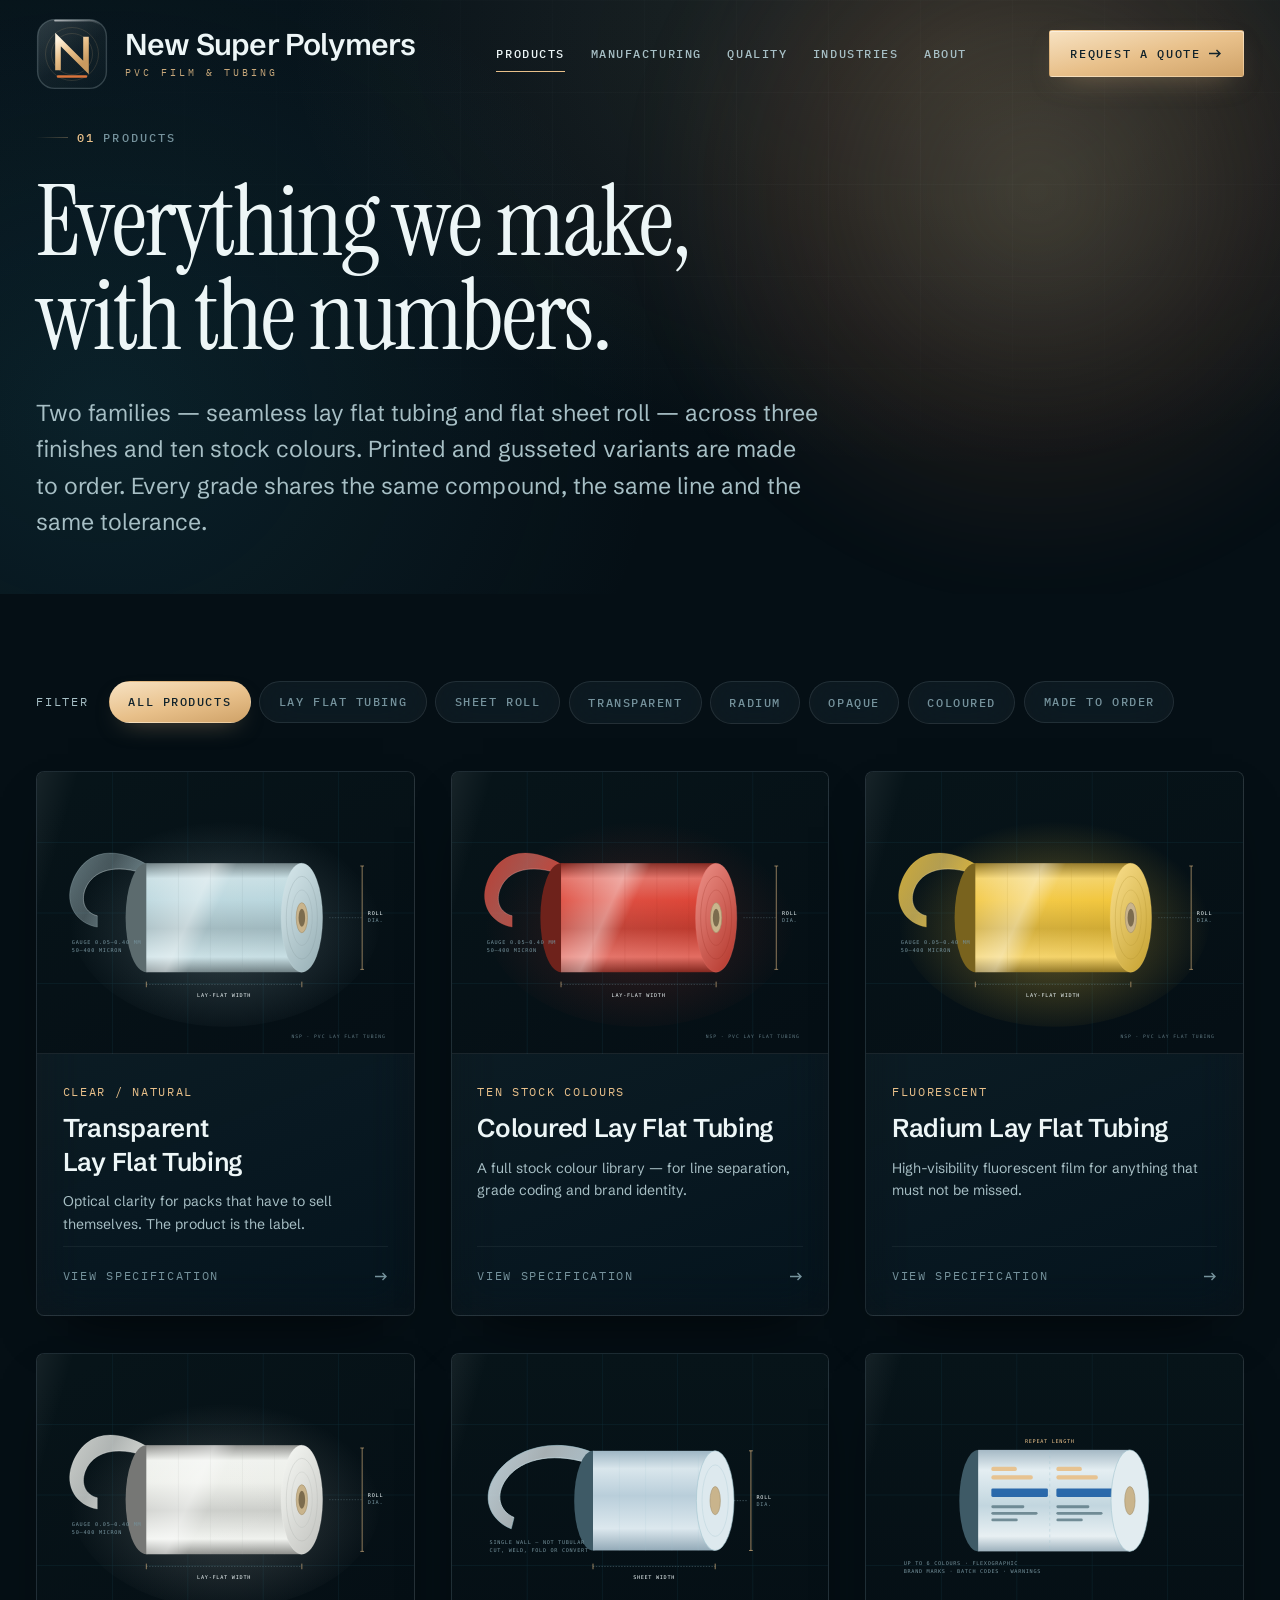
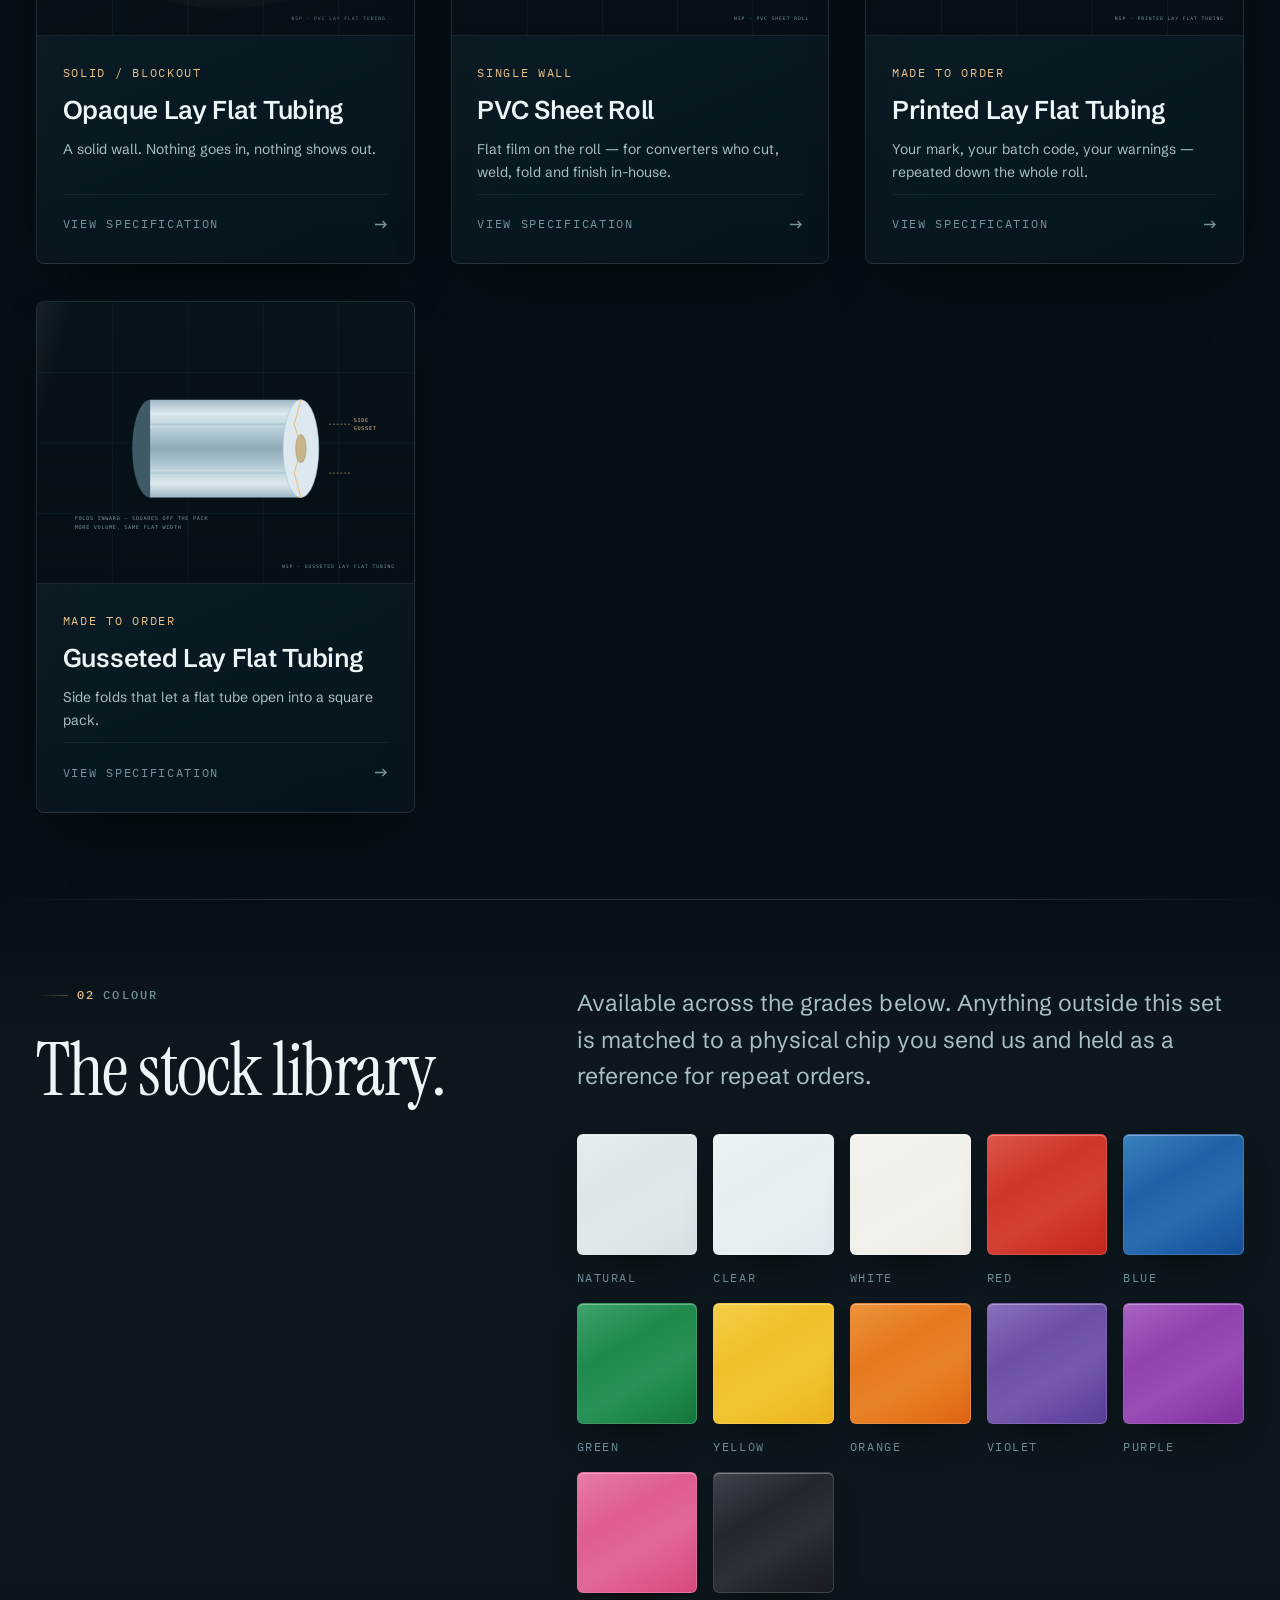
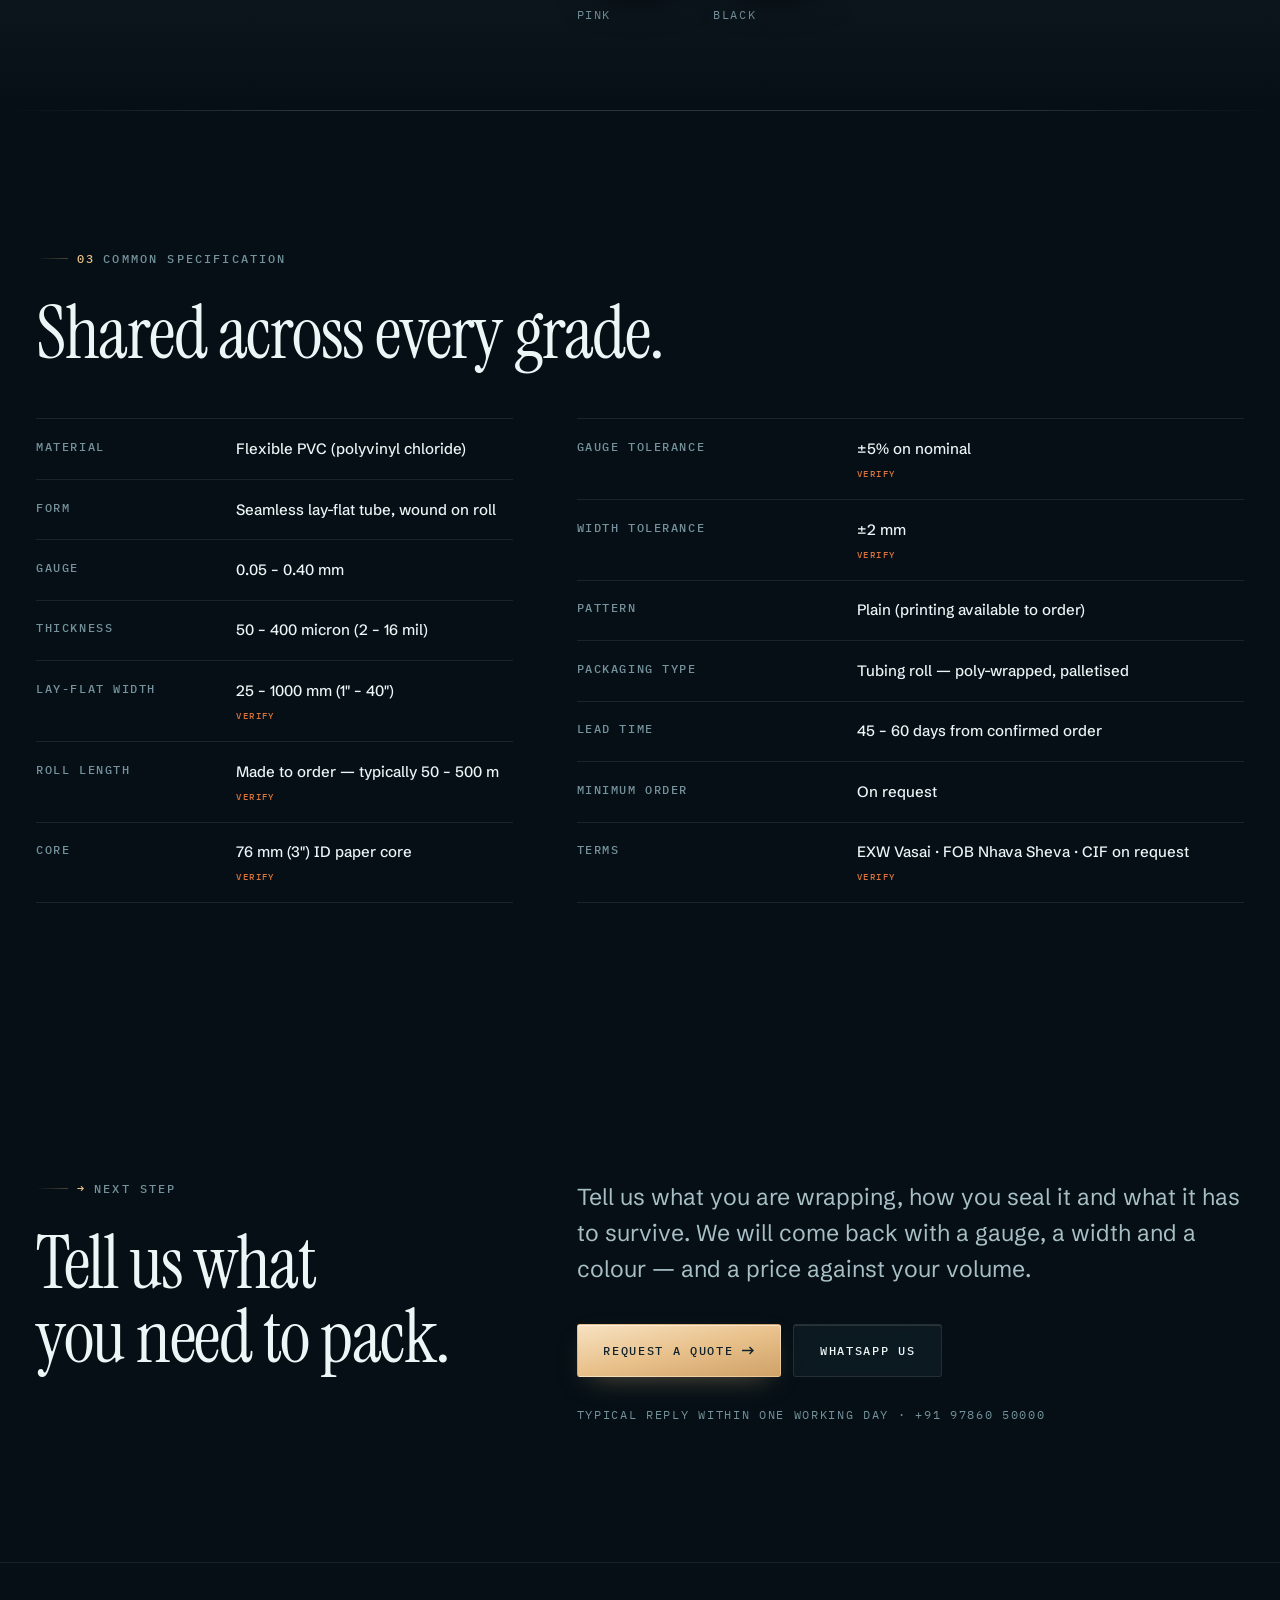
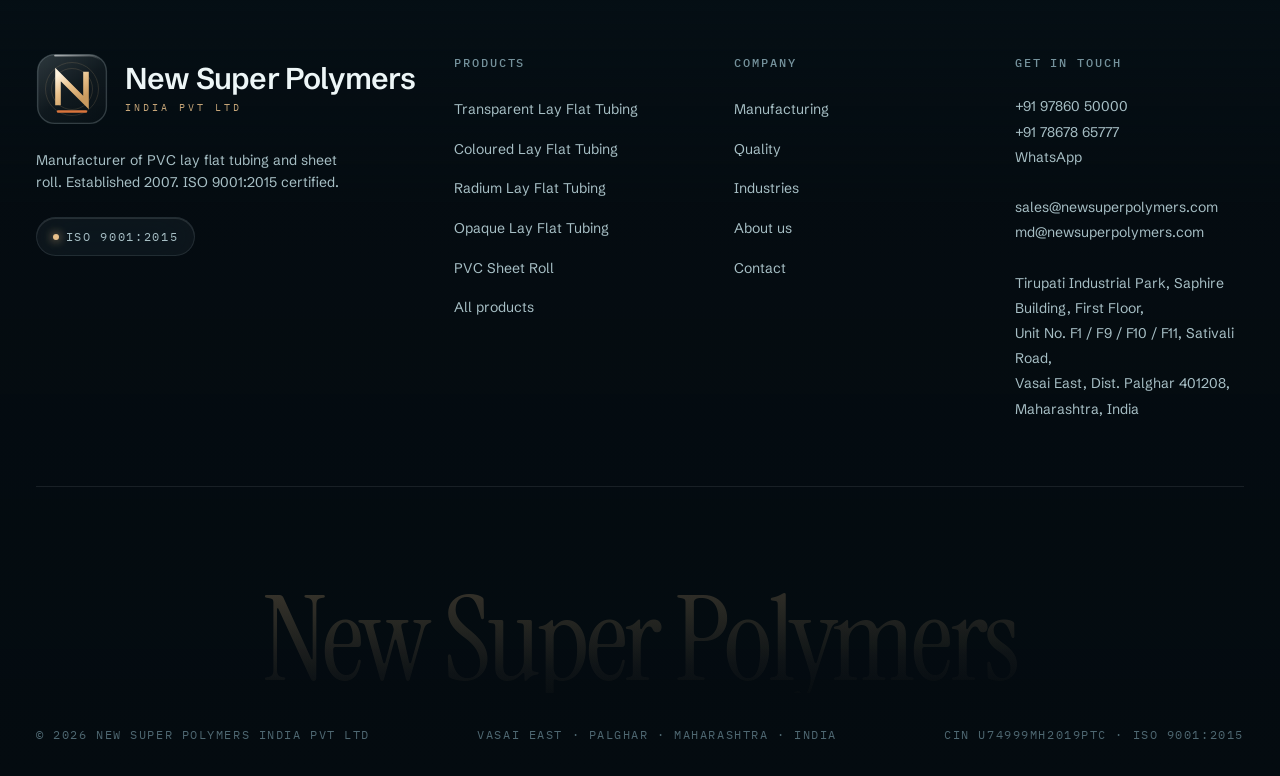
==== products/index.html @ afc905e5 "New Super Polymers website — 15-page static site Petrol-glass design system, 23 original SVG illustr" ====
<!doctype html>
<html lang="en">
<head>
<meta charset="utf-8">
<meta name="viewport" content="width=device-width, initial-scale=1">
<title>Products — PVC Lay Flat Tubing & Sheet Roll | New Super Polymers</title>
<meta name="description" content="Seamless PVC lay flat tubing in transparent, radium and opaque finishes, plus PVC sheet roll. Ten stock colours, 50 to 400 micron, printed and gusseted to order.">
<link rel="canonical" href="https://www.newsuperpolymers.com/products/index.html">
<meta property="og:type" content="website">
<meta property="og:site_name" content="New Super Polymers India Pvt Ltd">
<meta property="og:title" content="Products — PVC Lay Flat Tubing & Sheet Roll | New Super Polymers">
<meta property="og:description" content="Seamless PVC lay flat tubing in transparent, radium and opaque finishes, plus PVC sheet roll. Ten stock colours, 50 to 400 micron, printed and gusseted to order.">
<meta property="og:url" content="https://www.newsuperpolymers.com/products/index.html">
<meta name="theme-color" content="#050F15">
<script>document.documentElement.className+=" js";</script>
<link rel="preconnect" href="https://fonts.googleapis.com">
<link rel="preconnect" href="https://fonts.gstatic.com" crossorigin>
<link href="https://fonts.googleapis.com/css2?family=IBM+Plex+Mono:wght@400;500&family=Instrument+Serif:ital@0;1&family=Schibsted+Grotesk:wght@400;500;600;700&display=swap" rel="stylesheet">
<link rel="stylesheet" href="../assets/css/site.css">
<link rel="icon" href="../assets/img/favicon.svg" type="image/svg+xml">
</head>
<body>
<a class="skip" href="#main">Skip to content</a>
<header class="hdr on-dark">
  <div class="wrap hdr-in">
    <a class="brand" href="../index.html" aria-label="New Super Polymers India Pvt Ltd — home">
      <svg class="brand-mark" viewBox="0 0 72 72" aria-hidden="true">
  <defs>
    <linearGradient id="tileh" x1=".12" y1="0" x2=".88" y2="1">
      <stop offset="0" stop-color="#E2F4F7" stop-opacity=".17"/>
      <stop offset=".52" stop-color="#E2F4F7" stop-opacity=".05"/>
      <stop offset="1" stop-color="#E2F4F7" stop-opacity=".015"/>
    </linearGradient>
    <linearGradient id="monoh" x1="0" y1="0" x2=".65" y2="1">
      <stop offset="0" stop-color="#FFF3DE"/>
      <stop offset=".5" stop-color="#E8C08A"/>
      <stop offset="1" stop-color="#C99A5F"/>
    </linearGradient>
    <linearGradient id="spech" x1="0" y1="0" x2="1" y2="1">
      <stop offset="0" stop-color="#FFFFFF" stop-opacity=".6"/>
      <stop offset=".6" stop-color="#FFFFFF" stop-opacity="0"/>
    </linearGradient>
  </defs>
  <rect x="1.6" y="1.6" width="68.8" height="68.8" rx="17"
        fill="url(#tileh)" stroke="#E2F4F7" stroke-opacity=".2" stroke-width="1.4"/>
  <path d="M19 2.6h34a16.4 16.4 0 0 1 16.4 16.4" fill="none"
        stroke="url(#spech)" stroke-width="1.7" stroke-linecap="round"/>
  <g stroke="#E8C08A" fill="none" opacity=".14">
    <circle cx="36" cy="36" r="26.5"/><circle cx="36" cy="36" r="20.5"/>
  </g>
  <path d="M22 49.5V21.5l28 28v-28" fill="none" stroke="url(#monoh)"
        stroke-width="5.6" stroke-linecap="square" stroke-linejoin="miter"/>
  <path d="M22 58.5h28" stroke="#D9743C" stroke-width="2.4" stroke-linecap="round"/>
</svg>
      <span class="brand-txt"><b>New Super Polymers</b><span>PVC film &amp; tubing</span></span>
    </a>
    <nav class="nav" aria-label="Primary"><a href="../products/" aria-current="page">Products</a><a href="../manufacturing.html">Manufacturing</a><a href="../quality.html">Quality</a><a href="../industries.html">Industries</a><a href="../about.html">About</a></nav>
    <a class="btn hdr-cta" href="../contact.html">Request a quote
      <svg class="arw" width="13" height="9" viewBox="0 0 13 9" fill="none" aria-hidden="true">
        <path d="M0 4.5h11M7.5 1l3.5 3.5L7.5 8" stroke="currentColor" stroke-width="1.4"/></svg></a>
    <button class="burger" aria-label="Menu" aria-expanded="false" aria-controls="mnav"><span></span></button>
  </div>
</header>
<div class="mobile-nav" id="mnav">
  <nav aria-label="Mobile"><a class="mn-link" href="../products/">Products</a><a class="mn-link" href="../manufacturing.html">Manufacturing</a><a class="mn-link" href="../quality.html">Quality</a><a class="mn-link" href="../industries.html">Industries</a><a class="mn-link" href="../about.html">About</a><a class="mn-link" href="../contact.html">Contact</a></nav>
  <div style="padding-top:2rem">
    <p class="mono" style="color:var(--fg-inv-3);margin-bottom:.75rem">Enquiries</p>
    <p><a href="mailto:sales@newsuperpolymers.com" style="color:var(--fg-inv)">sales@newsuperpolymers.com</a></p>
    <p><a href="tel:+919786050000" style="color:var(--fg-inv)">+91 97860 50000</a></p>
  </div>
</div>
<main id="main">

<section class="hero dark" style="padding-block:clamp(8rem,14vh,11rem) clamp(3rem,6vh,5rem)">
  <div class="hero-grid"></div><div class="hero-glow"></div>
  <div class="wrap hero-in">
    <p class="eyebrow"><span class="idx">01</span><span>Products</span></p>
    <h1 class="h1 rv" style="max-width:16ch">Everything we make,<br>with the numbers.</h1>
    <p class="lead rv rv-d1" style="max-width:56ch;margin-top:2rem">
      Two families — seamless lay flat tubing and flat sheet roll — across three finishes and ten
      stock colours. Printed and gusseted variants are made to order. Every grade shares the same
      compound, the same line and the same tolerance.</p>
  </div>
</section>

<section class="sec-sm">
  <div class="wrap">
    <div class="filters rv" data-filters style="margin-bottom:clamp(2rem,4vw,3rem)">
      <span class="mono muted" style="margin-right:.75rem">Filter</span><button class="chip" data-filter="all" aria-pressed="true">All products</button><button class="chip" data-filter="tubing" aria-pressed="false">Lay flat tubing</button><button class="chip" data-filter="sheet" aria-pressed="false">Sheet roll</button><button class="chip" data-filter="transparent" aria-pressed="false">Transparent</button><button class="chip" data-filter="radium" aria-pressed="false">Radium</button><button class="chip" data-filter="opaque" aria-pressed="false">Opaque</button><button class="chip" data-filter="coloured" aria-pressed="false">Coloured</button><button class="chip" data-filter="made-to-order" aria-pressed="false">Made to order</button>
    </div>
    <div class="grid g-3"><article class="card rv" data-tags="tubing transparent">
  <div class="card-media"><img src="../assets/img/roll-natural.svg" alt="Transparent Lay Flat Tubing — technical illustration" loading="lazy" width="800" height="600"></div>
  <div class="card-body">
    <span class="card-tag">Clear / natural</span>
    <h3 class="h4"><a class="stretch" href="../products/lay-flat-tubing-transparent.html">Transparent Lay&nbsp;Flat Tubing</a></h3>
    <p class="small muted">Optical clarity for packs that have to sell themselves. The product is the label.</p>
    <div class="card-foot"><span class="mono">View specification</span><svg class="arw" width="13" height="9" viewBox="0 0 13 9" fill="none" aria-hidden="true"><path d="M0 4.5h11M7.5 1l3.5 3.5L7.5 8" stroke="currentColor" stroke-width="1.4"/></svg></div>
  </div>
</article><article class="card rv" data-tags="tubing coloured opaque">
  <div class="card-media"><img src="../assets/img/roll-red.svg" alt="Coloured Lay Flat Tubing — technical illustration" loading="lazy" width="800" height="600"></div>
  <div class="card-body">
    <span class="card-tag">Ten stock colours</span>
    <h3 class="h4"><a class="stretch" href="../products/lay-flat-tubing-coloured.html">Coloured Lay&nbsp;Flat Tubing</a></h3>
    <p class="small muted">A full stock colour library — for line separation, grade coding and brand identity.</p>
    <div class="card-foot"><span class="mono">View specification</span><svg class="arw" width="13" height="9" viewBox="0 0 13 9" fill="none" aria-hidden="true"><path d="M0 4.5h11M7.5 1l3.5 3.5L7.5 8" stroke="currentColor" stroke-width="1.4"/></svg></div>
  </div>
</article><article class="card rv" data-tags="tubing radium coloured">
  <div class="card-media"><img src="../assets/img/roll-yellow.svg" alt="Radium Lay Flat Tubing — technical illustration" loading="lazy" width="800" height="600"></div>
  <div class="card-body">
    <span class="card-tag">Fluorescent</span>
    <h3 class="h4"><a class="stretch" href="../products/lay-flat-tubing-radium.html">Radium Lay&nbsp;Flat Tubing</a></h3>
    <p class="small muted">High-visibility fluorescent film for anything that must not be missed.</p>
    <div class="card-foot"><span class="mono">View specification</span><svg class="arw" width="13" height="9" viewBox="0 0 13 9" fill="none" aria-hidden="true"><path d="M0 4.5h11M7.5 1l3.5 3.5L7.5 8" stroke="currentColor" stroke-width="1.4"/></svg></div>
  </div>
</article><article class="card rv" data-tags="tubing opaque">
  <div class="card-media"><img src="../assets/img/roll-white.svg" alt="Opaque Lay Flat Tubing — technical illustration" loading="lazy" width="800" height="600"></div>
  <div class="card-body">
    <span class="card-tag">Solid / blockout</span>
    <h3 class="h4"><a class="stretch" href="../products/lay-flat-tubing-opaque.html">Opaque Lay&nbsp;Flat Tubing</a></h3>
    <p class="small muted">A solid wall. Nothing goes in, nothing shows out.</p>
    <div class="card-foot"><span class="mono">View specification</span><svg class="arw" width="13" height="9" viewBox="0 0 13 9" fill="none" aria-hidden="true"><path d="M0 4.5h11M7.5 1l3.5 3.5L7.5 8" stroke="currentColor" stroke-width="1.4"/></svg></div>
  </div>
</article><article class="card rv" data-tags="sheet transparent coloured">
  <div class="card-media"><img src="../assets/img/sheet-roll.svg" alt="PVC Sheet Roll — technical illustration" loading="lazy" width="800" height="600"></div>
  <div class="card-body">
    <span class="card-tag">Single wall</span>
    <h3 class="h4"><a class="stretch" href="../products/pvc-sheet-roll.html">PVC Sheet Roll</a></h3>
    <p class="small muted">Flat film on the roll — for converters who cut, weld, fold and finish in-house.</p>
    <div class="card-foot"><span class="mono">View specification</span><svg class="arw" width="13" height="9" viewBox="0 0 13 9" fill="none" aria-hidden="true"><path d="M0 4.5h11M7.5 1l3.5 3.5L7.5 8" stroke="currentColor" stroke-width="1.4"/></svg></div>
  </div>
</article><article class="card rv" data-tags="tubing printed made-to-order coloured">
  <div class="card-media"><img src="../assets/img/printed-tubing.svg" alt="Printed Lay Flat Tubing — technical illustration" loading="lazy" width="800" height="600"></div>
  <div class="card-body">
    <span class="card-tag">Made to order</span>
    <h3 class="h4"><a class="stretch" href="../products/printed-lay-flat-tubing.html">Printed Lay&nbsp;Flat Tubing</a></h3>
    <p class="small muted">Your mark, your batch code, your warnings — repeated down the whole roll.</p>
    <div class="card-foot"><span class="mono">View specification</span><svg class="arw" width="13" height="9" viewBox="0 0 13 9" fill="none" aria-hidden="true"><path d="M0 4.5h11M7.5 1l3.5 3.5L7.5 8" stroke="currentColor" stroke-width="1.4"/></svg></div>
  </div>
</article><article class="card rv" data-tags="tubing made-to-order transparent coloured">
  <div class="card-media"><img src="../assets/img/gusseted-tubing.svg" alt="Gusseted Lay Flat Tubing — technical illustration" loading="lazy" width="800" height="600"></div>
  <div class="card-body">
    <span class="card-tag">Made to order</span>
    <h3 class="h4"><a class="stretch" href="../products/gusseted-lay-flat-tubing.html">Gusseted Lay&nbsp;Flat Tubing</a></h3>
    <p class="small muted">Side folds that let a flat tube open into a square pack.</p>
    <div class="card-foot"><span class="mono">View specification</span><svg class="arw" width="13" height="9" viewBox="0 0 13 9" fill="none" aria-hidden="true"><path d="M0 4.5h11M7.5 1l3.5 3.5L7.5 8" stroke="currentColor" stroke-width="1.4"/></svg></div>
  </div>
</article></div>
    <p class="lead" data-empty hidden style="padding-block:3rem">Nothing in that combination — try another filter.</p>
  </div>
</section>

<section class="sec-sm paper-2">
  <div class="wrap split">
    <div class="rv"><p class="eyebrow"><span class="idx">02</span><span>Colour</span></p><h2 class="h2">The stock library.</h2></div>
    <div class="rv rv-d1">
      <p class="lead" style="margin-bottom:2.5rem;max-width:48ch">Available across the grades below.
      Anything outside this set is matched to a physical chip you send us and held as a reference for
      repeat orders.</p>
      <div class="swatches"><div class="sw" style="color:#DCE6E8"><div class="sw-chip" style="background:#DCE6E8"></div>
          <span class="sw-name">Natural</span></div><div class="sw" style="color:#E4EEF1"><div class="sw-chip" style="background:#E4EEF1"></div>
          <span class="sw-name">Clear</span></div><div class="sw" style="color:#F1EFE9"><div class="sw-chip" style="background:#F1EFE9"></div>
          <span class="sw-name">White</span></div><div class="sw" style="color:#CE3327"><div class="sw-chip" style="background:#CE3327"></div>
          <span class="sw-name">Red</span></div><div class="sw" style="color:#1D5FA6"><div class="sw-chip" style="background:#1D5FA6"></div>
          <span class="sw-name">Blue</span></div><div class="sw" style="color:#1E874A"><div class="sw-chip" style="background:#1E874A"></div>
          <span class="sw-name">Green</span></div><div class="sw" style="color:#F0BE28"><div class="sw-chip" style="background:#F0BE28"></div>
          <span class="sw-name">Yellow</span></div><div class="sw" style="color:#E5761D"><div class="sw-chip" style="background:#E5761D"></div>
          <span class="sw-name">Orange</span></div><div class="sw" style="color:#6A4CA6"><div class="sw-chip" style="background:#6A4CA6"></div>
          <span class="sw-name">Violet</span></div><div class="sw" style="color:#8E3FAD"><div class="sw-chip" style="background:#8E3FAD"></div>
          <span class="sw-name">Purple</span></div><div class="sw" style="color:#DE5A8E"><div class="sw-chip" style="background:#DE5A8E"></div>
          <span class="sw-name">Pink</span></div><div class="sw" style="color:#20242B"><div class="sw-chip" style="background:#20242B"></div>
          <span class="sw-name">Black</span></div></div>
    </div>
  </div>
</section>

<section class="sec">
  <div class="wrap">
    <div class="rv" style="margin-bottom:clamp(2rem,4vw,3rem)">
      <p class="eyebrow"><span class="idx">03</span><span>Common specification</span></p>
      <h2 class="h2">Shared across every grade.</h2>
    </div>
    <div class="split">
      <div class="rv"><table class="spec"><tr><th>Material</th><td>Flexible PVC (polyvinyl chloride)</td></tr>
<tr><th>Form</th><td>Seamless lay-flat tube, wound on roll</td></tr>
<tr><th>Gauge</th><td>0.05 – 0.40 mm</td></tr>
<tr><th>Thickness</th><td>50 – 400 micron (2 – 16 mil)</td></tr>
<tr><th>Lay-flat width</th><td>25 – 1000 mm (1&quot; – 40&quot;)<em>verify</em></td></tr>
<tr><th>Roll length</th><td>Made to order — typically 50 – 500 m<em>verify</em></td></tr>
<tr><th>Core</th><td>76 mm (3&quot;) ID paper core<em>verify</em></td></tr></table></div>
      <div class="rv rv-d1"><table class="spec"><tr><th>Gauge tolerance</th><td>&plusmn;5% on nominal<em>verify</em></td></tr>
<tr><th>Width tolerance</th><td>&plusmn;2 mm<em>verify</em></td></tr>
<tr><th>Pattern</th><td>Plain (printing available to order)</td></tr>
<tr><th>Packaging type</th><td>Tubing roll — poly-wrapped, palletised</td></tr>
<tr><th>Lead time</th><td>45 – 60 days from confirmed order</td></tr>
<tr><th>Minimum order</th><td>On request</td></tr>
<tr><th>Terms</th><td>EXW Vasai · FOB Nhava Sheva · CIF on request<em>verify</em></td></tr></table></div>
    </div>
  </div>
</section>

<section class="sec dark">
  <div class="wrap">
    <div class="split">
      <div class="rv">
        <p class="eyebrow"><span class="idx">→</span><span>Next step</span></p>
        <h2 class="h2">Tell us what<br>you need to pack.</h2>
      </div>
      <div class="rv rv-d1">
        <p class="lead" style="max-width:52ch">Tell us what you are wrapping, how you seal it and what
        it has to survive. We will come back with a gauge, a width and a colour — and a price against
        your volume.</p>
        <div class="btn-row" style="margin-top:2.25rem">
          <a class="btn" href="../contact.html">Request a quote <svg class="arw" width="13" height="9" viewBox="0 0 13 9" fill="none" aria-hidden="true"><path d="M0 4.5h11M7.5 1l3.5 3.5L7.5 8" stroke="currentColor" stroke-width="1.4"/></svg></a>
          <a class="btn btn-ghost" href="https://wa.me/919786050000" rel="noopener">WhatsApp us</a>
        </div>
        <p class="mono" style="margin-top:1.75rem;color:var(--fg-inv-3)">
          Typical reply within one working day · +91 97860 50000</p>
      </div>
    </div>
  </div>
</section>
</main>
<footer class="ftr">
  <div class="wrap">
    <div class="ftr-grid">
      <div>
        <a class="brand" href="../index.html" style="color:var(--fg-inv)"><svg class="brand-mark" viewBox="0 0 72 72" aria-hidden="true">
  <defs>
    <linearGradient id="tilef" x1=".12" y1="0" x2=".88" y2="1">
      <stop offset="0" stop-color="#E2F4F7" stop-opacity=".17"/>
      <stop offset=".52" stop-color="#E2F4F7" stop-opacity=".05"/>
      <stop offset="1" stop-color="#E2F4F7" stop-opacity=".015"/>
    </linearGradient>
    <linearGradient id="monof" x1="0" y1="0" x2=".65" y2="1">
      <stop offset="0" stop-color="#FFF3DE"/>
      <stop offset=".5" stop-color="#E8C08A"/>
      <stop offset="1" stop-color="#C99A5F"/>
    </linearGradient>
    <linearGradient id="specf" x1="0" y1="0" x2="1" y2="1">
      <stop offset="0" stop-color="#FFFFFF" stop-opacity=".6"/>
      <stop offset=".6" stop-color="#FFFFFF" stop-opacity="0"/>
    </linearGradient>
  </defs>
  <rect x="1.6" y="1.6" width="68.8" height="68.8" rx="17"
        fill="url(#tilef)" stroke="#E2F4F7" stroke-opacity=".2" stroke-width="1.4"/>
  <path d="M19 2.6h34a16.4 16.4 0 0 1 16.4 16.4" fill="none"
        stroke="url(#specf)" stroke-width="1.7" stroke-linecap="round"/>
  <g stroke="#E8C08A" fill="none" opacity=".14">
    <circle cx="36" cy="36" r="26.5"/><circle cx="36" cy="36" r="20.5"/>
  </g>
  <path d="M22 49.5V21.5l28 28v-28" fill="none" stroke="url(#monof)"
        stroke-width="5.6" stroke-linecap="square" stroke-linejoin="miter"/>
  <path d="M22 58.5h28" stroke="#D9743C" stroke-width="2.4" stroke-linecap="round"/>
</svg>
          <span class="brand-txt"><b>New Super Polymers</b><span>India Pvt Ltd</span></span></a>
        <p class="small" style="color:var(--fg-inv-2);margin-top:1.5rem;max-width:34ch">
          Manufacturer of PVC lay flat tubing and sheet roll. Established 2007.
          ISO&nbsp;9001:2015 certified.</p>
        <a class="badge" style="margin-top:1.5rem" href="../quality.html"><span class="dot"></span>ISO 9001:2015</a>
      </div>
      <div><h5>Products</h5><ul><li><a href="../products/lay-flat-tubing-transparent.html">Transparent Lay Flat Tubing</a></li><li><a href="../products/lay-flat-tubing-coloured.html">Coloured Lay Flat Tubing</a></li><li><a href="../products/lay-flat-tubing-radium.html">Radium Lay Flat Tubing</a></li><li><a href="../products/lay-flat-tubing-opaque.html">Opaque Lay Flat Tubing</a></li><li><a href="../products/pvc-sheet-roll.html">PVC Sheet Roll</a></li>
        <li><a href="../products/">All products</a></li></ul></div>
      <div><h5>Company</h5><ul>
        <li><a href="../manufacturing.html">Manufacturing</a></li>
        <li><a href="../quality.html">Quality</a></li>
        <li><a href="../industries.html">Industries</a></li>
        <li><a href="../about.html">About us</a></li>
        <li><a href="../contact.html">Contact</a></li></ul></div>
      <div><h5>Get in touch</h5>
        <address>
          <a href="tel:+919786050000">+91 97860 50000</a><br>
          <a href="tel:+917867865777">+91 78678 65777</a><br>
          <a href="https://wa.me/919786050000" rel="noopener">WhatsApp</a><br><br>
          <a href="mailto:sales@newsuperpolymers.com">sales@newsuperpolymers.com</a><br>
          <a href="mailto:md@newsuperpolymers.com">md@newsuperpolymers.com</a><br><br>
          Tirupati Industrial Park, Saphire Building, First Floor,<br>Unit No. F1 / F9 / F10 / F11, Sativali Road,<br>Vasai East, Dist. Palghar 401208, Maharashtra, India
        </address></div>
    </div>
    <div class="ftr-mark" aria-hidden="true">New Super Polymers</div>
    <div class="ftr-bot">
      <span>&copy; <span data-year></span> New Super Polymers India Pvt Ltd</span>
      <span>Vasai East · Palghar · Maharashtra · India</span>
      <span>CIN U74999MH2019PTC · ISO 9001:2015</span>
    </div>
  </div>
</footer>
<script src="../assets/js/site.js" defer></script>
</body>
</html>
---- assets/css/site.css ----
/* ============================================================
   New Super Polymers — Design System
   "Petrol Glass"
   ------------------------------------------------------------
   One continuous deep-petrol ground — the colour of clear PVC
   seen in bulk. Translucent glass panels float on it; warm
   champagne-gold and molten copper carry the light. No section
   ever flips to white: variation comes from elevation, not
   from inverting the page.

   Instrument Serif (statements) / Schibsted Grotesk (structure)
   / IBM Plex Mono (technical data)
   ============================================================ */

/* ---------- 1. Tokens ---------- */
:root {
  /* Ground — petrol, hue-biased, never neutral black */
  --g-900:  #050F15;
  --g-850:  #071419;
  --g-800:  #08161D;
  --g-700:  #0C1F28;
  --g-600:  #123039;

  /* Glass */
  --glass-1:    rgba(214, 238, 242, .045);
  --glass-2:    rgba(214, 238, 242, .075);
  --glass-3:    rgba(214, 238, 242, .105);
  --glass-edge: rgba(226, 244, 247, .10);
  --glass-edge-2: rgba(226, 244, 247, .17);
  --glass-spec: rgba(255, 255, 255, .11);
  --glass-blur: saturate(1.5) blur(22px);

  /* Type */
  --fg:     #EDF6F7;
  --fg-2:   #A7BFC5;
  --fg-3:   #75929C;
  --fg-4:   #4E6771;

  /* Accent — one warm family */
  --gold:     #E8C08A;
  --gold-2:   #CFA268;
  --gold-dim: rgba(232, 192, 138, .30);
  --molten:   #D9743C;
  --molten-2: #B85A28;
  --glow:     rgba(232, 192, 138, .20);
  --glow-hot: rgba(217, 116, 60, .26);

  /* Lines */
  --line:      rgba(226, 244, 247, .09);
  --line-soft: rgba(226, 244, 247, .055);
  --line-hard: rgba(226, 244, 247, .16);

  /* --- Aliases kept for inline styles authored against the
         previous palette. They now resolve into this one. --- */
  --ink: var(--g-900);  --ink-2: var(--g-800);  --ink-3: var(--g-700);
  --ink-line: var(--line);
  --paper: var(--fg);  --paper-2: var(--g-800);  --paper-3: var(--g-700);
  --fg-inv: var(--fg);  --fg-inv-2: var(--fg-2);  --fg-inv-3: var(--fg-3);
  --line-soft-legacy: var(--line-soft);

  /* Film colour library */
  --f-natural: #C9DDE2;  --f-white:  #EDEFEA;  --f-red:    #DC4436;
  --f-blue:    #2E77C4;  --f-green:  #27A05C;  --f-yellow: #F2C63C;
  --f-orange:  #F08630;  --f-violet: #7F5FC4;  --f-purple: #A24FC6;
  --f-pink:    #EE6B9E;  --f-black:  #1A2229;  --f-clear:  #DCECEF;

  /* Type scale — fluid */
  --t-mono: 0.75rem;
  --t-sm:   0.875rem;
  --t-body: 1.0625rem;
  --t-lead: clamp(1.125rem, 1.01rem + 0.55vw, 1.4375rem);
  --t-h4:   clamp(1.25rem, 1.11rem + 0.62vw, 1.625rem);
  --t-h3:   clamp(1.75rem, 1.44rem + 1.55vw, 2.75rem);
  --t-h2:   clamp(2.625rem, 1.95rem + 3.35vw, 4.75rem);
  --t-h1:   clamp(3rem, 1.95rem + 5.2vw, 6.25rem);
  --t-mega: clamp(3.5rem, 1.45rem + 9.1vw, 9rem);

  /* Space */
  --gut:        clamp(1.25rem, 0.9rem + 1.7vw, 2.5rem);
  --sec:        clamp(4.5rem, 3rem + 7vw, 9.5rem);
  --sec-sm:     clamp(3rem, 2.2rem + 4vw, 6rem);
  --max:        1320px;
  --max-narrow: 780px;

  --font-display: 'Instrument Serif', 'Iowan Old Style', Georgia, serif;
  --font-ui:      'Schibsted Grotesk', -apple-system, 'Segoe UI', Helvetica, Arial, sans-serif;
  --font-mono:    'IBM Plex Mono', ui-monospace, SFMono-Regular, Menlo, monospace;
  --font-serif:   'Instrument Serif', Georgia, serif;

  --ease:     cubic-bezier(.22,.61,.36,1);
  --ease-out: cubic-bezier(.16,1,.3,1);

  --shadow-glass: 0 24px 60px -32px rgba(0,0,0,.85);
  --shadow-lift:  0 34px 80px -34px rgba(0,0,0,.9), 0 0 0 1px var(--glass-edge-2);
}

/* ---------- 2. Reset ---------- */
*, *::before, *::after { box-sizing: border-box; }
html { -webkit-text-size-adjust: 100%; scroll-behavior: smooth; background: var(--g-900); }
@media (prefers-reduced-motion: reduce) { html { scroll-behavior: auto; } }

body {
  margin: 0;
  background: var(--g-900);
  color: var(--fg);
  font-family: var(--font-ui);
  font-size: var(--t-body);
  font-weight: 400;
  line-height: 1.62;
  -webkit-font-smoothing: antialiased;
  -moz-osx-font-smoothing: grayscale;
  font-feature-settings: "kern" 1, "liga" 1;
  overflow-x: hidden;
}

/* Fixed ambient light — the page never goes flat, and never scrolls to a seam */
body::before {
  content: ""; position: fixed; inset: 0; z-index: -2; pointer-events: none;
  background:
    radial-gradient(1150px 780px at 82% -12%, rgba(232,192,138,.11), transparent 62%),
    radial-gradient(980px 900px at 2% 16%,   rgba(40,124,146,.13),  transparent 64%),
    radial-gradient(900px 720px at 55% 108%, rgba(217,116,60,.075), transparent 60%);
}
/* Very fine grain — kills banding in the large gradients */
body::after {
  content: ""; position: fixed; inset: 0; z-index: -1; pointer-events: none; opacity: .35;
  background-image: url("data:image/svg+xml,%3Csvg xmlns='http://www.w3.org/2000/svg' width='140' height='140'%3E%3Cfilter id='n'%3E%3CfeTurbulence type='fractalNoise' baseFrequency='.85' numOctaves='3'/%3E%3C/filter%3E%3Crect width='140' height='140' filter='url(%23n)' opacity='.5'/%3E%3C/svg%3E");
}

img, svg, video { display: block; max-width: 100%; height: auto; }
a { color: inherit; text-decoration: none; }
button { font: inherit; color: inherit; background: none; border: 0; cursor: pointer; }
h1,h2,h3,h4,h5,p,figure,blockquote { margin: 0; }
ul, ol { margin: 0; padding: 0; list-style: none; }
table { border-collapse: collapse; width: 100%; }
::selection { background: var(--gold); color: var(--g-900); }

/* ---------- 3. Layout ---------- */
.wrap { position: relative; width: 100%; max-width: var(--max); margin-inline: auto; padding-inline: var(--gut); }
.wrap-narrow { width: 100%; max-width: var(--max-narrow); margin-inline: auto; padding-inline: var(--gut); }
.sec { position: relative; padding-block: var(--sec); }
.sec-sm { position: relative; padding-block: var(--sec-sm); }

/* Elevation tiers replace the old dark/light flip.
   Every one of these is still the same petrol world. */
.dark, .dark-2, .paper-2 { position: relative; }
.dark   { background: linear-gradient(180deg, rgba(5,15,21,0) 0%, rgba(5,15,21,.55) 12%, rgba(5,15,21,.55) 88%, rgba(5,15,21,0) 100%); }
.dark-2 { background: linear-gradient(180deg, rgba(12,31,40,0) 0%, rgba(12,31,40,.5) 14%, rgba(12,31,40,.5) 86%, rgba(12,31,40,0) 100%); }
.paper-2 {
  background:
    linear-gradient(180deg, rgba(214,238,242,0) 0%, rgba(214,238,242,.035) 16%, rgba(214,238,242,.035) 84%, rgba(214,238,242,0) 100%);
}
/* Hairline seams instead of hard colour edges */
.paper-2::before, .paper-2::after, .dark-2::before, .dark-2::after {
  content: ""; position: absolute; left: 0; right: 0; height: 1px;
  background: linear-gradient(90deg, transparent, var(--line-hard) 22%, var(--line-hard) 78%, transparent);
}
.paper-2::before, .dark-2::before { top: 0; }
.paper-2::after,  .dark-2::after  { bottom: 0; }

.grid { display: grid; gap: var(--gut); }
.g-2 { grid-template-columns: repeat(2, 1fr); }
.g-3 { grid-template-columns: repeat(3, 1fr); }
.g-4 { grid-template-columns: repeat(4, 1fr); }
@media (max-width: 960px) { .g-3, .g-4 { grid-template-columns: repeat(2, 1fr); } }
@media (max-width: 620px) { .g-2, .g-3, .g-4 { grid-template-columns: 1fr; } }

.split { display: grid; grid-template-columns: minmax(0, 5fr) minmax(0, 7fr); gap: clamp(2rem, 5vw, 5rem); align-items: start; }
@media (max-width: 900px) { .split { grid-template-columns: 1fr; } }

/* ---------- 4. Type ---------- */
.eyebrow {
  font-family: var(--font-mono);
  font-size: var(--t-mono); font-weight: 500;
  letter-spacing: 0.18em; text-transform: uppercase;
  color: var(--fg-3);
  display: flex; align-items: center; gap: 0.7em;
  margin-bottom: 1.75rem;
}
.eyebrow::before {
  content: ""; width: 2rem; height: 1px; flex: none;
  background: linear-gradient(90deg, transparent, var(--gold-dim));
}
.eyebrow .idx { color: var(--gold); }

h1, .h1, h2, .h2, h3, .h3, .mega {
  font-family: var(--font-display);
  font-weight: 400;
  text-wrap: balance;
  color: var(--fg);
}
h1, .h1 { font-size: var(--t-h1); line-height: 0.96; letter-spacing: -0.022em; }
h2, .h2 { font-size: var(--t-h2); line-height: 1.0;  letter-spacing: -0.02em; }
h3, .h3 { font-size: var(--t-h3); line-height: 1.1;  letter-spacing: -0.015em; }
.mega   { font-size: var(--t-mega); line-height: 0.9; letter-spacing: -0.028em; }
h4, .h4 {
  font-family: var(--font-ui); font-size: var(--t-h4); font-weight: 600;
  line-height: 1.3; letter-spacing: -0.012em; color: var(--fg);
}

.lead { font-size: var(--t-lead); line-height: 1.58; color: var(--fg-2); font-weight: 400; }
.muted { color: var(--fg-2); }
.small { font-size: var(--t-sm); line-height: 1.6; }
.mono  { font-family: var(--font-mono); font-size: var(--t-mono); letter-spacing: 0.14em; text-transform: uppercase; }
.serif { font-family: var(--font-serif); font-style: italic; }
.prose p + p { margin-top: 1.1em; }
.accent { color: var(--gold); }

/* Gold-graded display type — the page's one piece of luxury */
.grade {
  background: linear-gradient(168deg, #FFF6E7 0%, var(--gold) 46%, var(--gold-2) 100%);
  -webkit-background-clip: text; background-clip: text;
  -webkit-text-fill-color: transparent; color: transparent;
}

/* ---------- 5. Buttons ---------- */
.btn {
  display: inline-flex; align-items: center; gap: 0.7em;
  padding: 1rem 1.6rem;
  font-family: var(--font-mono); font-size: var(--t-mono);
  letter-spacing: 0.14em; text-transform: uppercase; font-weight: 500;
  border-radius: 3px; position: relative; isolation: isolate;
  border: 1px solid transparent;
  background: linear-gradient(168deg, #F7E2C2, var(--gold) 52%, var(--gold-2));
  color: #10222B;
  box-shadow: 0 10px 30px -14px rgba(232,192,138,.5), inset 0 1px 0 rgba(255,255,255,.5);
  transition: transform .38s var(--ease), box-shadow .38s var(--ease), filter .38s var(--ease);
}
.btn:hover { transform: translateY(-2px); filter: brightness(1.06); box-shadow: 0 18px 40px -16px rgba(232,192,138,.62), inset 0 1px 0 rgba(255,255,255,.6); }
.btn .arw { transition: transform .38s var(--ease); }
.btn:hover .arw { transform: translateX(4px); }

.btn-ghost {
  background: var(--glass-1); color: var(--fg);
  border-color: var(--glass-edge);
  -webkit-backdrop-filter: var(--glass-blur); backdrop-filter: var(--glass-blur);
  box-shadow: inset 0 1px 0 var(--glass-spec);
}
.btn-ghost:hover { background: var(--glass-2); border-color: var(--glass-edge-2); filter: none; box-shadow: inset 0 1px 0 var(--glass-spec), 0 18px 40px -24px rgba(0,0,0,.9); }
/* Legacy scoping selectors resolve to the same treatment */
.dark .btn, .dark-2 .btn, .hero .btn { background: linear-gradient(168deg, #F7E2C2, var(--gold) 52%, var(--gold-2)); color: #10222B; border-color: transparent; }
.dark .btn-ghost, .dark-2 .btn-ghost, .hero .btn-ghost { background: var(--glass-1); color: var(--fg); border-color: var(--glass-edge); }
.dark .btn-ghost:hover, .dark-2 .btn-ghost:hover, .hero .btn-ghost:hover { background: var(--glass-2); color: var(--fg); border-color: var(--glass-edge-2); }

.link-arw {
  display: inline-flex; align-items: center; gap: .55em;
  font-family: var(--font-mono); font-size: var(--t-mono);
  letter-spacing: .14em; text-transform: uppercase; font-weight: 500;
  color: var(--gold);
  padding-bottom: .4rem; border-bottom: 1px solid var(--gold-dim);
  transition: color .3s var(--ease), gap .3s var(--ease), border-color .3s var(--ease);
}
.link-arw:hover { color: #FFF0D8; gap: .95em; border-bottom-color: var(--gold); }

.btn-row { display: flex; gap: .75rem; flex-wrap: wrap; }
@media (max-width: 560px) {
  .btn-row { flex-direction: column; align-items: stretch; }
  .btn-row .btn { justify-content: center; }
}

/* ---------- 6. Header — the brand gets real presence here ---------- */
.hdr {
  position: fixed; inset: 0 0 auto 0; z-index: 100;
  padding-block: clamp(.9rem, 1.4vw, 1.5rem);
  border-bottom: 1px solid transparent;
  transition: background .45s var(--ease), border-color .45s var(--ease),
              padding .45s var(--ease), backdrop-filter .45s var(--ease);
}
.hdr-in { display: flex; align-items: center; justify-content: space-between; gap: 2rem; }
.hdr.solid {
  background: rgba(5, 15, 21, .72);
  -webkit-backdrop-filter: var(--glass-blur); backdrop-filter: var(--glass-blur);
  border-bottom-color: var(--line);
  padding-block: .6rem;
}
.hdr.on-dark { color: var(--fg); }

/* The lockup: large at rest, contracting on scroll. */
.brand { display: flex; align-items: center; gap: clamp(.85rem, 1.3vw, 1.25rem); flex: none; }
.brand-mark {
  width: 72px; height: 72px; flex: none;
  transition: width .45s var(--ease), height .45s var(--ease);
}
.brand-txt { display: flex; flex-direction: column; line-height: 1; }
.brand-txt b {
  font-family: var(--font-ui);
  font-size: 30px; font-weight: 600; letter-spacing: -0.026em;
  color: var(--fg); white-space: nowrap;
  transition: font-size .45s var(--ease);
}
.brand-txt span {
  font-family: var(--font-mono);
  font-size: 10px; letter-spacing: .3em; text-transform: uppercase;
  color: var(--gold); opacity: .85; margin-top: .55rem;
  transition: font-size .45s var(--ease), margin-top .45s var(--ease);
}
.hdr.solid .brand-mark { width: 44px; height: 44px; }
.hdr.solid .brand-txt b { font-size: 19px; }
.hdr.solid .brand-txt span { font-size: 8.5px; margin-top: .35rem; }

@media (max-width: 700px) {
  .brand-mark { width: 52px; height: 52px; }
  .brand-txt b { font-size: 22px; }
  .brand-txt span { font-size: 8.5px; letter-spacing: .24em; }
  .hdr.solid .brand-mark { width: 40px; height: 40px; }
  .hdr.solid .brand-txt b { font-size: 17px; }
}
@media (max-width: 400px) { .brand-txt span { display: none; } }

.nav { display: flex; align-items: center; gap: clamp(1rem, 2vw, 2.1rem); }
.nav a {
  font-family: var(--font-mono); font-size: var(--t-mono); font-weight: 500;
  letter-spacing: .13em; text-transform: uppercase;
  padding: .4rem 0; position: relative; color: var(--fg-2);
  transition: color .3s var(--ease);
}
.nav a::after {
  content: ""; position: absolute; left: 0; bottom: -2px; width: 100%; height: 1px;
  background: var(--gold); transform: scaleX(0); transform-origin: right;
  transition: transform .4s var(--ease);
}
.nav a:hover { color: var(--fg); }
.nav a:hover::after, .nav a[aria-current="page"]::after { transform: scaleX(1); transform-origin: left; }
.nav a[aria-current="page"] { color: var(--fg); }
.hdr .btn { padding: .8rem 1.3rem; }
@media (max-width: 1180px) { .nav, .hdr .hdr-cta { display: none; } }

.burger { display: none; width: 46px; height: 46px; align-items: center; justify-content: center; flex: none; }
.burger span { display: block; width: 22px; height: 1.5px; background: currentColor; position: relative; transition: background .3s; }
.burger span::before, .burger span::after { content: ""; position: absolute; left: 0; width: 22px; height: 1.5px; background: currentColor; transition: transform .4s var(--ease-out); }
.burger span::before { top: -7px; } .burger span::after { top: 7px; }
body.menu-open .burger span { background: transparent; }
body.menu-open .burger span::before { transform: translateY(7px) rotate(45deg); }
body.menu-open .burger span::after { transform: translateY(-7px) rotate(-45deg); }
@media (max-width: 1180px) { .burger { display: flex; } }

.mobile-nav {
  position: fixed; inset: 0; z-index: 99;
  background: rgba(5,15,21,.93);
  -webkit-backdrop-filter: blur(30px) saturate(1.4); backdrop-filter: blur(30px) saturate(1.4);
  color: var(--fg);
  padding: 8rem var(--gut) 2rem; display: flex; flex-direction: column; justify-content: space-between;
  clip-path: inset(0 0 100% 0); transition: clip-path .7s var(--ease-out); overflow-y: auto;
}
body.menu-open .mobile-nav { clip-path: inset(0 0 0 0); }
.mobile-nav a.mn-link {
  display: block; font-family: var(--font-display); font-weight: 400;
  font-size: clamp(2rem, 8vw, 3.25rem); letter-spacing: -.02em;
  padding: .22em 0; border-bottom: 1px solid var(--line);
  opacity: 0; transform: translateY(18px);
  transition: opacity .5s var(--ease), transform .5s var(--ease), color .3s var(--ease);
}
body.menu-open .mobile-nav a.mn-link { opacity: 1; transform: none; }
.mobile-nav a.mn-link:hover { color: var(--gold); }

/* ---------- 7. Hero ---------- */
.hero {
  position: relative; overflow: hidden;
  padding-block: clamp(11rem, 20vh, 16rem) clamp(4rem, 8vh, 7rem);
  background:
    radial-gradient(1100px 700px at 74% 8%, rgba(232,192,138,.13), transparent 60%),
    radial-gradient(900px 800px at 8% 70%, rgba(40,124,146,.16), transparent 62%),
    linear-gradient(180deg, #061219 0%, var(--g-900) 78%);
}
.hero-grid {
  position: absolute; inset: 0; opacity: .5; pointer-events: none;
  background-image:
    linear-gradient(var(--line-soft) 1px, transparent 1px),
    linear-gradient(90deg, var(--line-soft) 1px, transparent 1px);
  background-size: 92px 92px;
  mask-image: radial-gradient(ellipse 92% 74% at 66% 26%, #000 0%, transparent 76%);
  -webkit-mask-image: radial-gradient(ellipse 92% 74% at 66% 26%, #000 0%, transparent 76%);
}
/* A pane of tinted film catching the light across the hero */
.hero-glow {
  position: absolute; pointer-events: none;
  width: 66vw; height: 62vw; right: -14vw; top: -16vw; border-radius: 50%;
  background: radial-gradient(circle, rgba(232,192,138,.20) 0%, rgba(217,116,60,.09) 40%, transparent 68%);
  filter: blur(26px);
}
.hero-in { position: relative; z-index: 2; }

/* ---------- 8. Stat rail ---------- */
.stats {
  display: grid; grid-template-columns: repeat(4, 1fr);
  border-radius: 10px; overflow: hidden;
  background: linear-gradient(158deg, var(--glass-2), var(--glass-1) 60%, rgba(214,238,242,.015));
  border: 1px solid var(--glass-edge);
  -webkit-backdrop-filter: var(--glass-blur); backdrop-filter: var(--glass-blur);
  box-shadow: var(--shadow-glass), inset 0 1px 0 var(--glass-spec);
}
.stat { padding: 2.1rem 1.75rem; border-right: 1px solid var(--line); }
.stat:last-child { border-right: 0; }

.stat b {
  display: block; font-family: var(--font-display); font-weight: 400;
  font-size: clamp(1.75rem, 1.1rem + 2.1vw, 2.875rem); letter-spacing: -.02em; line-height: 1;
  font-variant-numeric: tabular-nums;
  background: linear-gradient(168deg, #FFF6E7, var(--gold) 50%, var(--gold-2));
  -webkit-background-clip: text; background-clip: text; -webkit-text-fill-color: transparent; color: transparent;
}
.stat > span { display: block; font-family: var(--font-mono); font-size: var(--t-mono); letter-spacing: .14em; text-transform: uppercase; color: var(--fg-3); margin-top: .85rem; }
@media (max-width: 760px) {
  .stats { grid-template-columns: repeat(2, 1fr); }
  .stat:nth-child(2n) { border-right: 0; }
  .stat:nth-child(-n+2) { border-bottom: 1px solid var(--line); }
  
}

/* ---------- 9. Glass cards ---------- */
.card {
  position: relative; display: flex; flex-direction: column;
  border-radius: 8px; overflow: hidden;
  background: linear-gradient(158deg, var(--glass-2), var(--glass-1) 58%, rgba(214,238,242,.02));
  border: 1px solid var(--glass-edge);
  -webkit-backdrop-filter: var(--glass-blur); backdrop-filter: var(--glass-blur);
  box-shadow: var(--shadow-glass), inset 0 1px 0 var(--glass-spec);
  transition: transform .5s var(--ease), box-shadow .5s var(--ease), border-color .5s var(--ease);
}
.card:hover { transform: translateY(-6px); border-color: var(--gold-dim); box-shadow: var(--shadow-lift), inset 0 1px 0 var(--glass-spec), 0 0 60px -30px var(--glow); }
.card-media { position: relative; aspect-ratio: 4 / 3; overflow: hidden; background: rgba(4,12,17,.5); }
.card-media > svg, .card-media > img { width: 100%; height: 100%; object-fit: cover; transition: transform .9s var(--ease-out); }
.card:hover .card-media > svg, .card:hover .card-media > img { transform: scale(1.05); }
.card-media::after { content: ""; position: absolute; inset: 0; pointer-events: none; box-shadow: inset 0 -1px 0 var(--line); }
.card-body { padding: 1.7rem 1.6rem 1.85rem; display: flex; flex-direction: column; gap: .7rem; flex: 1; }
.card-tag { font-family: var(--font-mono); font-size: var(--t-mono); letter-spacing: .14em; text-transform: uppercase; color: var(--gold); }
.card-foot { margin-top: auto; padding-top: 1.2rem; display: flex; align-items: center; justify-content: space-between; gap: 1rem; border-top: 1px solid var(--line-soft); color: var(--fg-3); }
.card-foot .arw { transition: transform .4s var(--ease), color .4s var(--ease); }
.card:hover .card-foot { color: var(--fg-2); }
.card:hover .card-foot .arw { transform: translateX(5px); color: var(--gold); }
.stretch::after { content: ""; position: absolute; inset: 0; }

/* Numbered feature cards */
.fcard { padding: 2rem 0 0; border-top: 1px solid var(--line); }
.fcard .n { font-family: var(--font-mono); font-size: var(--t-mono); letter-spacing: .16em; color: var(--gold); display: block; margin-bottom: 1.4rem; }

/* ---------- 10. Spec table ---------- */
.spec { width: 100%; }
.spec tr { border-bottom: 1px solid var(--line); }
.spec tr:first-child { border-top: 1px solid var(--line); }
.spec th {
  text-align: left; vertical-align: top; padding: 1.1rem 1.5rem 1.1rem 0; width: 42%;
  font-family: var(--font-mono); font-size: var(--t-mono); font-weight: 500;
  letter-spacing: .13em; text-transform: uppercase; color: var(--fg-3);
}
.spec td { padding: 1.1rem 0; vertical-align: top; font-size: .9375rem; font-weight: 500; color: var(--fg); }
.spec td em {
  font-style: normal; font-family: var(--font-mono); font-size: .5625rem;
  letter-spacing: .16em; text-transform: uppercase; color: var(--molten);
  display: block; margin-top: .35rem;
}

/* ---------- 11. Colour swatches — tinted film, lit from behind ---------- */
.swatches { display: grid; grid-template-columns: repeat(auto-fill, minmax(108px, 1fr)); gap: 1rem; }
.sw { position: relative; }
.sw-chip {
  aspect-ratio: 1; border-radius: 6px; position: relative; overflow: hidden;
  border: 1px solid rgba(255,255,255,.14);
  box-shadow: 0 18px 40px -22px rgba(0,0,0,.9), inset 0 1px 0 rgba(255,255,255,.3);
  transition: transform .45s var(--ease), box-shadow .45s var(--ease);
}
.sw:hover .sw-chip { transform: translateY(-6px) scale(1.02); }
.sw-chip::after {
  content: ""; position: absolute; inset: 0;
  background: linear-gradient(150deg, rgba(255,255,255,.55) 0%, rgba(255,255,255,.04) 36%, rgba(255,255,255,.22) 60%, rgba(0,0,0,.28) 100%);
  mix-blend-mode: soft-light;
}
.sw-chip::before {
  content: ""; position: absolute; left: -25%; top: -60%; width: 40%; height: 220%;
  background: linear-gradient(90deg, transparent, rgba(255,255,255,.6), transparent);
  transform: rotate(18deg) translateX(-46px); transition: transform .9s var(--ease-out);
}
.sw:hover .sw-chip::before { transform: rotate(18deg) translateX(250px); }
.sw-name { display: block; margin-top: .8rem; font-family: var(--font-mono); font-size: var(--t-mono); letter-spacing: .13em; text-transform: uppercase; color: var(--fg-3); }

/* ---------- 12. Filter chips ---------- */
.filters { display: flex; flex-wrap: wrap; gap: .55rem; align-items: center; }
.chip {
  font-family: var(--font-mono); font-size: var(--t-mono); letter-spacing: .13em;
  text-transform: uppercase; font-weight: 500;
  padding: .65rem 1.15rem; border-radius: 100px; color: var(--fg-3);
  background: var(--glass-1); border: 1px solid var(--glass-edge);
  -webkit-backdrop-filter: var(--glass-blur); backdrop-filter: var(--glass-blur);
  transition: color .3s var(--ease), background .3s var(--ease), border-color .3s var(--ease);
}
.chip:hover { color: var(--fg); border-color: var(--glass-edge-2); }
.chip[aria-pressed="true"] {
  background: linear-gradient(168deg, #F7E2C2, var(--gold) 55%, var(--gold-2));
  border-color: transparent; color: #10222B;
  box-shadow: 0 10px 26px -14px rgba(232,192,138,.55);
}

/* ---------- 13. Process stages ---------- */
.stage {
  display: grid; grid-template-columns: 4.5rem minmax(0,1fr) minmax(0,1.05fr);
  gap: clamp(1.25rem, 3vw, 3rem); align-items: start;
  padding-block: clamp(2.5rem, 5vw, 4.5rem); border-top: 1px solid var(--line);
}
.stage-n { font-family: var(--font-mono); font-size: var(--t-mono); letter-spacing: .16em; color: var(--gold); padding-top: .5rem; }
.stage-fig {
  border-radius: 8px; padding: 1.25rem;
  background: linear-gradient(158deg, var(--glass-2), var(--glass-1) 60%, rgba(214,238,242,.015));
  border: 1px solid var(--glass-edge);
  -webkit-backdrop-filter: var(--glass-blur); backdrop-filter: var(--glass-blur);
  box-shadow: var(--shadow-glass), inset 0 1px 0 var(--glass-spec);
}
.stage-fig img { border-radius: 4px; }
@media (max-width: 900px) { .stage { grid-template-columns: 3rem 1fr; } .stage-fig { grid-column: 1 / -1; } }

/* ---------- 14. Reveal ---------- */
.js .rv { opacity: 0; transform: translateY(26px); transition: opacity .85s var(--ease-out), transform .85s var(--ease-out); }
.js .rv.in { opacity: 1; transform: none; }
.rv-d1 { transition-delay: .08s; } .rv-d2 { transition-delay: .16s; }
.rv-d3 { transition-delay: .24s; } .rv-d4 { transition-delay: .32s; }
@media (prefers-reduced-motion: reduce) { .js .rv { opacity: 1; transform: none; transition: none; } }

/* ---------- 15. Forms ---------- */
.field { display: flex; flex-direction: column; gap: .6rem; }
.field label { font-family: var(--font-mono); font-size: var(--t-mono); letter-spacing: .13em; text-transform: uppercase; color: var(--fg-3); }
.field input, .field select, .field textarea {
  font-family: var(--font-ui); font-size: .9375rem; color: var(--fg);
  background: rgba(4,12,17,.45); border: 1px solid var(--glass-edge); border-radius: 4px;
  padding: .95rem 1.05rem; width: 100%;
  -webkit-backdrop-filter: var(--glass-blur); backdrop-filter: var(--glass-blur);
  box-shadow: inset 0 1px 0 rgba(255,255,255,.05);
  transition: border-color .3s var(--ease), box-shadow .3s var(--ease), background .3s var(--ease);
}
.field textarea { min-height: 140px; resize: vertical; }
.field input::placeholder, .field textarea::placeholder { color: var(--fg-4); }
.field input:focus, .field select:focus, .field textarea:focus {
  outline: none; border-color: var(--gold-dim); background: rgba(4,12,17,.62);
  box-shadow: inset 0 1px 0 rgba(255,255,255,.06), 0 0 0 3px rgba(232,192,138,.13);
}
.field select {
  appearance: none;
  background-image: url("data:image/svg+xml,%3Csvg xmlns='http://www.w3.org/2000/svg' width='10' height='6' viewBox='0 0 10 6'%3E%3Cpath d='M1 1l4 4 4-4' stroke='%23A7BFC5' stroke-width='1.4' fill='none' stroke-linecap='round'/%3E%3C/svg%3E");
  background-repeat: no-repeat; background-position: right 1.05rem center; padding-right: 2.6rem;
}
.field select option { background: #0C1F28; color: var(--fg); }
.req { color: var(--gold); }

/* ---------- 16. Footer ---------- */
.ftr {
  position: relative;
  background: linear-gradient(180deg, rgba(5,15,21,0), rgba(4,11,16,.85) 30%, #040B10 100%);
  padding-block: clamp(4rem,7vw,6.5rem) 2rem;
  border-top: 1px solid var(--line);
}
.ftr-grid { display: grid; grid-template-columns: minmax(0,1.6fr) repeat(3, minmax(0,1fr)); gap: clamp(2rem,4vw,3.5rem); padding-bottom: clamp(3rem,5vw,4.5rem); border-bottom: 1px solid var(--line); }
@media (max-width: 900px) { .ftr-grid { grid-template-columns: 1fr 1fr; } }
@media (max-width: 560px) { .ftr-grid { grid-template-columns: 1fr; } }
.ftr h5 { font-family: var(--font-mono); font-size: var(--t-mono); font-weight: 500; letter-spacing: .16em; text-transform: uppercase; color: var(--fg-3); margin-bottom: 1.4rem; }
.ftr li + li { margin-top: .75rem; }
.ftr li a, .ftr address a { font-size: .875rem; color: var(--fg-2); transition: color .3s var(--ease); }
.ftr li a:hover, .ftr address a:hover { color: var(--gold); }
.ftr address { font-style: normal; font-size: .875rem; color: var(--fg-2); line-height: 1.8; }
.ftr-bot { display: flex; flex-wrap: wrap; gap: 1rem 2rem; justify-content: space-between; padding-top: 2rem; font-family: var(--font-mono); font-size: var(--t-mono); letter-spacing: .13em; text-transform: uppercase; color: var(--fg-4); }

/* Oversized wordmark closing the page */
.ftr-mark {
  margin-top: clamp(2.5rem, 5vw, 4rem); padding-top: clamp(2rem, 3vw, 3rem);
  font-family: var(--font-display); font-weight: 400;
  font-size: clamp(2.4rem, 9.2vw, 8.5rem); line-height: .88; letter-spacing: -.03em;
  text-align: center; white-space: nowrap; overflow: hidden;
  background: linear-gradient(178deg, rgba(232,192,138,.32) 0%, rgba(232,192,138,.05) 74%, transparent 100%);
  -webkit-background-clip: text; background-clip: text; -webkit-text-fill-color: transparent; color: transparent;
  user-select: none;
}

/* ---------- 17. Utility ---------- */
.rule { height: 1px; background: var(--line); border: 0; }
.badge {
  display: inline-flex; align-items: center; gap: .55em; padding: .55rem 1rem;
  border-radius: 100px; color: var(--fg-2);
  background: var(--glass-1); border: 1px solid var(--glass-edge);
  -webkit-backdrop-filter: var(--glass-blur); backdrop-filter: var(--glass-blur);
  box-shadow: inset 0 1px 0 var(--glass-spec);
  font-family: var(--font-mono); font-size: var(--t-mono); letter-spacing: .14em; text-transform: uppercase;
}
.badge .dot { width: 6px; height: 6px; border-radius: 50%; background: var(--gold); flex: none; box-shadow: 0 0 10px var(--gold); }
.skip { position: absolute; left: -9999px; }
.skip:focus { left: var(--gut); top: 1rem; z-index: 200; background: var(--gold); color: var(--g-900); padding: .75rem 1.25rem; border-radius: 3px; }
:focus-visible { outline: 2px solid var(--gold); outline-offset: 3px; }

.tape { overflow: hidden; border-block: 1px solid var(--line); padding-block: 1.15rem; }
.tape-track { display: flex; gap: 3.5rem; width: max-content; animation: slide 46s linear infinite; }
.tape-track > span { font-family: var(--font-mono); font-size: var(--t-mono); letter-spacing: .2em; text-transform: uppercase; color: var(--fg-3); white-space: nowrap; display: flex; align-items: center; gap: 3.5rem; }
.tape-track > span::after { content: "\25C6"; color: var(--gold); font-size: .5rem; }
@keyframes slide { to { transform: translateX(-50%); } }
@media (prefers-reduced-motion: reduce) { .tape-track { animation: none; } }

/* ---------- 18. Line schematic ---------- */
.schematic { margin: 0; }
.sch-scroll { overflow-x: auto; overflow-y: hidden; -webkit-overflow-scrolling: touch; padding-block: 1rem; }
.sch { width: 100%; min-width: 900px; height: auto; overflow: visible; display: block; }
.sch-grid { opacity: .7; stroke: #12303A; }
.sch-part { fill: rgba(214,238,242,.055); stroke: #86A3AC; stroke-width: 1.4; }
.sch-part-s { fill: none; stroke: #86A3AC; stroke-width: 1.8; stroke-linecap: round; }
.sch-screw { stroke: #5E7B85; stroke-width: 1.6; fill: none; }
.sch-flow { stroke: var(--molten); stroke-width: 1.8; fill: none; }
.sch-melt { stroke: var(--molten); stroke-width: 5.5; fill: none; stroke-linecap: round; stroke-linejoin: round; }
.sch-film { stroke: var(--gold); stroke-width: 2.4; fill: none; stroke-linecap: round; }
.sch-air  { stroke: #86A3AC; stroke-width: 1.4; fill: none; }
.sch-frost{ stroke: #75929C; stroke-width: 1; stroke-dasharray: 5 5; fill: none; }
.sch-dash { stroke: #75929C; stroke-width: 1; stroke-dasharray: 4 4; fill: none; }
.sch-rail { stroke: #DCEEF0; stroke-width: 1.8; fill: none; stroke-linecap: round; }
.sch-roller circle { fill: #0E2530; stroke: #86A3AC; stroke-width: 1.2; }
.sch-wind circle { fill: none; stroke: var(--gold); stroke-width: 1; opacity: .3; }
.sch-core { fill: #C9B48C; stroke: #A08E68; stroke-width: 1.2; }
.sch-lead { fill: none; stroke: #3D5862; stroke-width: 1; stroke-dasharray: 3 4; transition: stroke .45s var(--ease); }
.sch-labels text { font-family: var(--font-mono); font-size: 11px; letter-spacing: .13em; fill: #75929C; text-anchor: middle; transition: fill .5s var(--ease); }
.sch-labels circle { fill: var(--g-900); stroke: #5E7B85; stroke-width: 1.6; r: 6; transition: fill .45s var(--ease), stroke .45s var(--ease), r .45s var(--ease); }
.sch-labels g.node-on text { fill: var(--fg); }
.sch-labels g.node-on circle { fill: var(--gold); stroke: var(--gold); r: 9; filter: drop-shadow(0 0 8px rgba(232,192,138,.9)); }
.sch-labels g.node-on .sch-lead { stroke: var(--gold); }
.schematic figcaption { margin-top: 1.3rem; color: var(--fg-3); }
@media (prefers-reduced-motion: reduce) { .sch-labels text, .sch-labels circle { transition: none; } }

/* ---------- 19. Timeline ---------- */
.tl { border-left: 1px solid var(--line); padding-left: clamp(1.5rem, 4vw, 3rem); }
.tl li { position: relative; padding-bottom: clamp(2rem, 4vw, 3.25rem); }
.tl li:last-child { padding-bottom: 0; }
.tl li::before {
  content: ""; position: absolute; left: calc(-1 * clamp(1.5rem, 4vw, 3rem) - 4.5px); top: .6rem;
  width: 9px; height: 9px; border-radius: 50%; background: var(--gold);
  box-shadow: 0 0 12px var(--gold-dim);
}
.tl .yr { font-family: var(--font-mono); font-size: var(--t-mono); letter-spacing: .16em; color: var(--gold); display: block; margin-bottom: .65rem; }

/* ---------- 20. Quote ---------- */
.quote {
  font-family: var(--font-serif); font-style: italic; font-weight: 400;
  font-size: clamp(1.5rem, 1.05rem + 2vw, 2.5rem); line-height: 1.26; letter-spacing: -.012em;
  color: var(--fg);
}

/* ---------- 21. Checklist ---------- */
.chk li { position: relative; padding-left: 2rem; font-size: .9375rem; color: var(--fg-2); }
.chk li + li { margin-top: .85rem; }
.chk li::before {
  content: ""; position: absolute; left: 0; top: .6em; width: 11px; height: 6px;
  border-left: 1.5px solid var(--gold); border-bottom: 1.5px solid var(--gold);
  transform: rotate(-45deg);
}

/* ---------- 22. Notice ---------- */
.notice {
  border-radius: 6px; padding: 1.4rem 1.6rem;
  background: linear-gradient(158deg, var(--glass-2), var(--glass-1) 62%, rgba(214,238,242,.015));
  border: 1px solid var(--glass-edge); border-left: 2px solid var(--gold);
  -webkit-backdrop-filter: var(--glass-blur); backdrop-filter: var(--glass-blur);
  box-shadow: var(--shadow-glass), inset 0 1px 0 var(--glass-spec);
}

/* ============================================================
   23. Glass finish — light behaves like light
   ============================================================ */

/* Pointer-tracked highlight. Every glass panel catches the light
   where the cursor is, the way a real pane would. */
.card, .notice, .stage-fig, .stats {
  --mx: 50%; --my: 50%;
}
.card::before, .notice::before, .stage-fig::before, .stats::before {
  content: ""; position: absolute; inset: 0; z-index: 2; pointer-events: none;
  border-radius: inherit; opacity: 0;
  background: radial-gradient(380px circle at var(--mx) var(--my),
              rgba(232,192,138,.15), rgba(232,192,138,.04) 42%, transparent 68%);
  transition: opacity .5s var(--ease);
}
.notice, .stage-fig, .stats { position: relative; }
.card:hover::before, .notice:hover::before, .stage-fig:hover::before, .stats:hover::before { opacity: 1; }

/* Specular sweep — a highlight travelling across the pane on hover */
.card::after {
  content: ""; position: absolute; top: -60%; left: 0; width: 34%; height: 220%;
  z-index: 3; pointer-events: none;
  background: linear-gradient(90deg, transparent, rgba(255,255,255,.11) 48%, transparent);
  transform: rotate(16deg) translateX(-160px);
  transition: transform 1.15s var(--ease-out);
}
.card:hover::after { transform: rotate(16deg) translateX(880px); }
@media (prefers-reduced-motion: reduce) {
  .card::after { display: none; }
  .card::before, .notice::before, .stage-fig::before, .stats::before { transition: none; }
}

/* Edge light on the media well, so artwork sits *inside* the glass */
.card-media { box-shadow: inset 0 0 60px -20px rgba(0,0,0,.9); }

/* ---------- Hero: orchestrated line reveal ---------- */
.hero-lines { display: block; }
/* The gradient has to live on each line: background-clip:text on an ancestor
   stops resolving once descendants are transformed inside overflow:hidden. */
.hero-lines.grade { background: none; -webkit-text-fill-color: currentColor; color: var(--fg); }
.hero-lines .hl {
  display: block; overflow: hidden;
  padding-bottom: .14em; margin-bottom: -.14em;
}
.hero-lines .hl > i {
  display: block; font-style: normal;
  transform: translateY(106%);
  animation: lineUp 1.05s var(--ease-out) forwards;
}
.hero-lines.grade .hl > i {
  background: linear-gradient(180deg, #FFF6E7 0%, var(--gold) 62%, var(--gold-2) 100%);
  -webkit-background-clip: text; background-clip: text;
  -webkit-text-fill-color: transparent; color: transparent;
}
.hero-lines .hl:nth-child(1) > i { animation-delay: .10s; }
.hero-lines .hl:nth-child(2) > i { animation-delay: .22s; }
.hero-lines .hl:nth-child(3) > i { animation-delay: .34s; }
@keyframes lineUp { to { transform: translateY(0); } }
@media (prefers-reduced-motion: reduce) {
  .hero-lines .hl > i { transform: none; animation: none; }
}

/* A pane of film drifting across the hero, refracting what is behind it */
.hero-pane {
  position: absolute; pointer-events: none; z-index: 1;
  width: 46vw; height: 130%; top: -15%; right: -6vw;
  transform: rotate(-13deg);
  background: linear-gradient(112deg, rgba(214,238,242,.055), rgba(214,238,242,.012) 46%, rgba(232,192,138,.045));
  -webkit-backdrop-filter: blur(9px) saturate(1.35); backdrop-filter: blur(9px) saturate(1.35);
  border-left: 1px solid rgba(226,244,247,.13);
  border-right: 1px solid rgba(226,244,247,.07);
  box-shadow: 0 0 90px -30px rgba(232,192,138,.35);
  animation: drift 24s ease-in-out infinite alternate;
}
@keyframes drift {
  from { transform: rotate(-13deg) translateX(0) translateY(0); }
  to   { transform: rotate(-13deg) translateX(-3.5vw) translateY(2vh); }
}
@media (prefers-reduced-motion: reduce) { .hero-pane { animation: none; } }
@media (max-width: 760px) { .hero-pane { display: none; } }

/* ---------- Section entry light-line ---------- */
.paper-2::before, .dark-2::before {
  transform: scaleX(.35); transform-origin: center;
  transition: transform 1.4s var(--ease-out);
}
.js .paper-2.lit::before, .js .dark-2.lit::before { transform: scaleX(1); }

/* ---------- Schematic: material actually moving through the line ---------- */
.sch-run {
  fill: none; stroke: #FFF6E7; stroke-width: 3; stroke-linecap: round;
  stroke-dasharray: 30 340; opacity: .95;
  animation: run 3.6s linear infinite;
  filter: drop-shadow(0 0 6px rgba(232,192,138,.8));
}
@keyframes run { from { stroke-dashoffset: 370; } to { stroke-dashoffset: 0; } }
.sch-pulse {
  fill: none; stroke: #FFD9A8; stroke-width: 6; stroke-linecap: round;
  stroke-dasharray: 14 120; opacity: .9;
  animation: run2 2.2s linear infinite;
}
@keyframes run2 { from { stroke-dashoffset: 134; } to { stroke-dashoffset: 0; } }
@media (prefers-reduced-motion: reduce) {
  .sch-run, .sch-pulse { animation: none; opacity: 0; }
}

/* ---------- Swatches: give the film a coloured halo ---------- */
.sw-chip { isolation: isolate; }
.sw::after {
  content: ""; position: absolute; inset: 8% 8% 34% 8%; z-index: -1;
  border-radius: 12px; filter: blur(20px); opacity: 0;
  background: currentColor; transition: opacity .5s var(--ease);
}
.sw:hover::after { opacity: .55; }
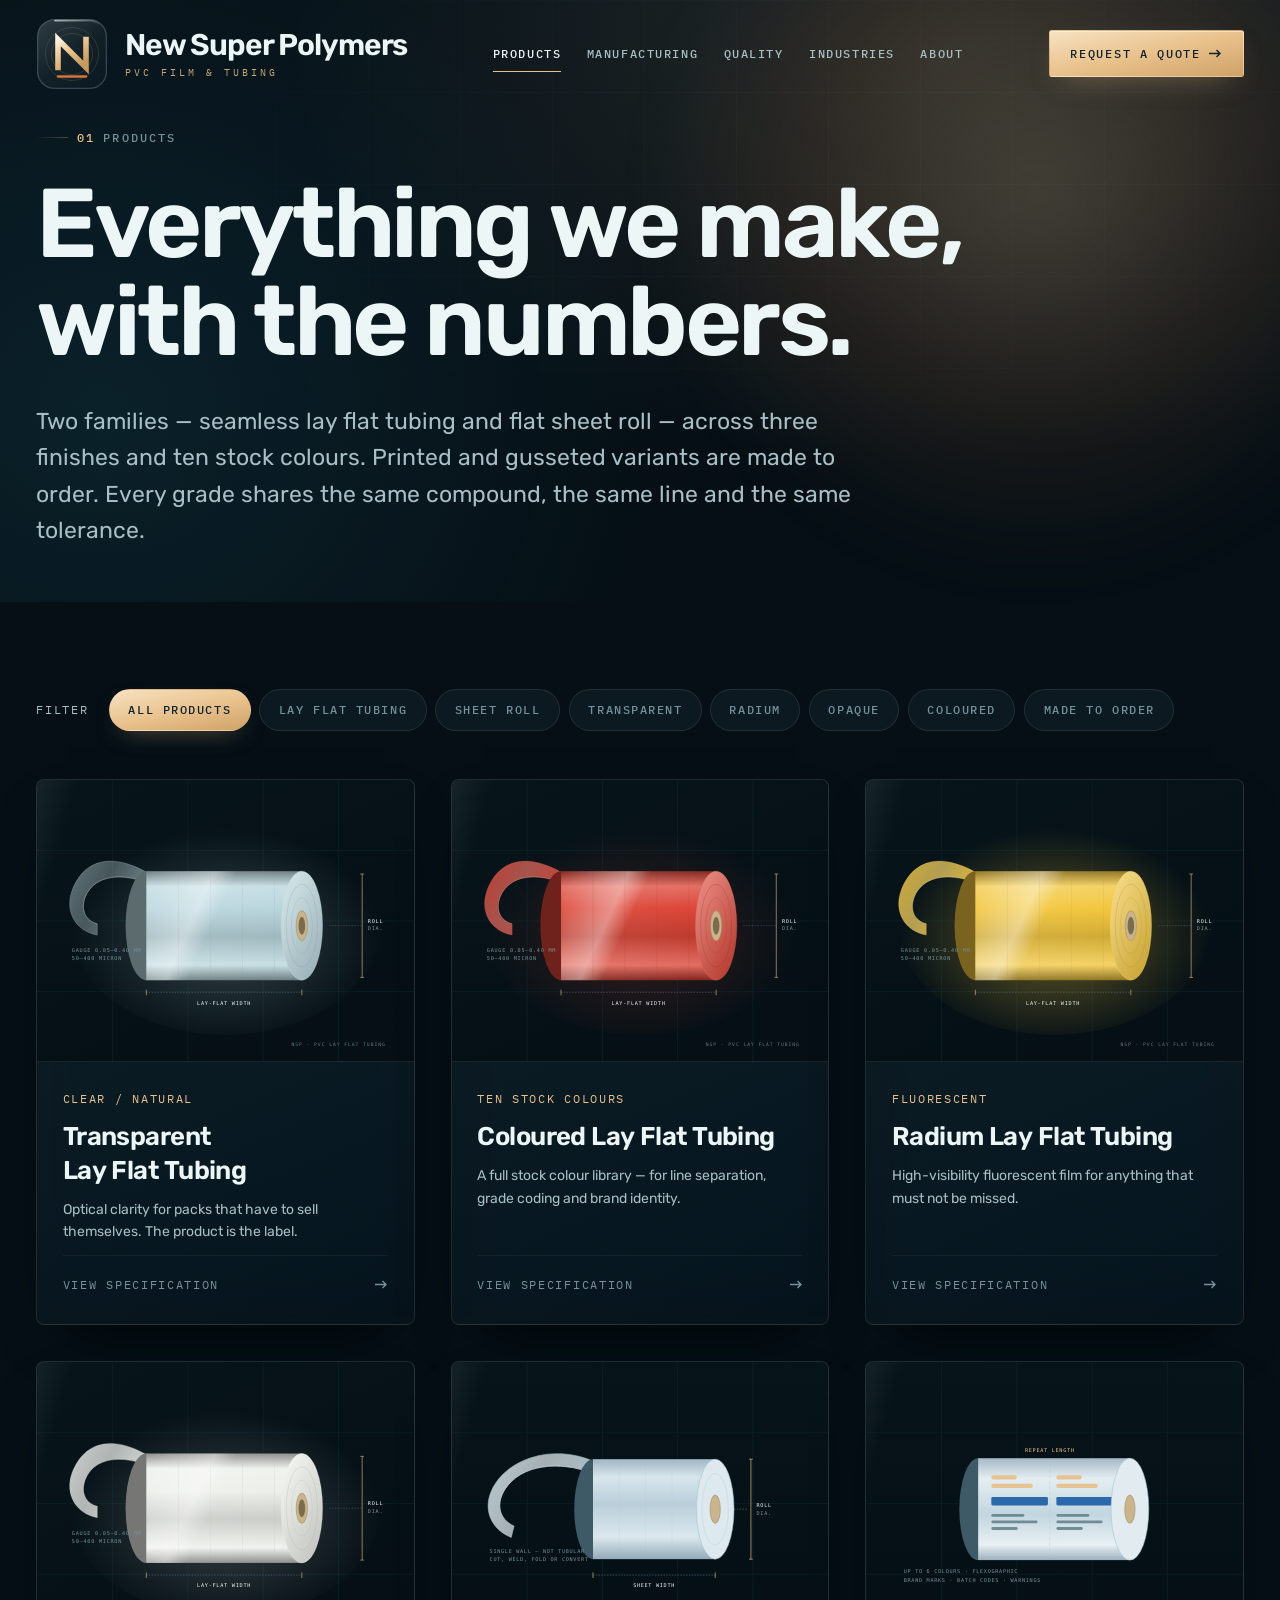
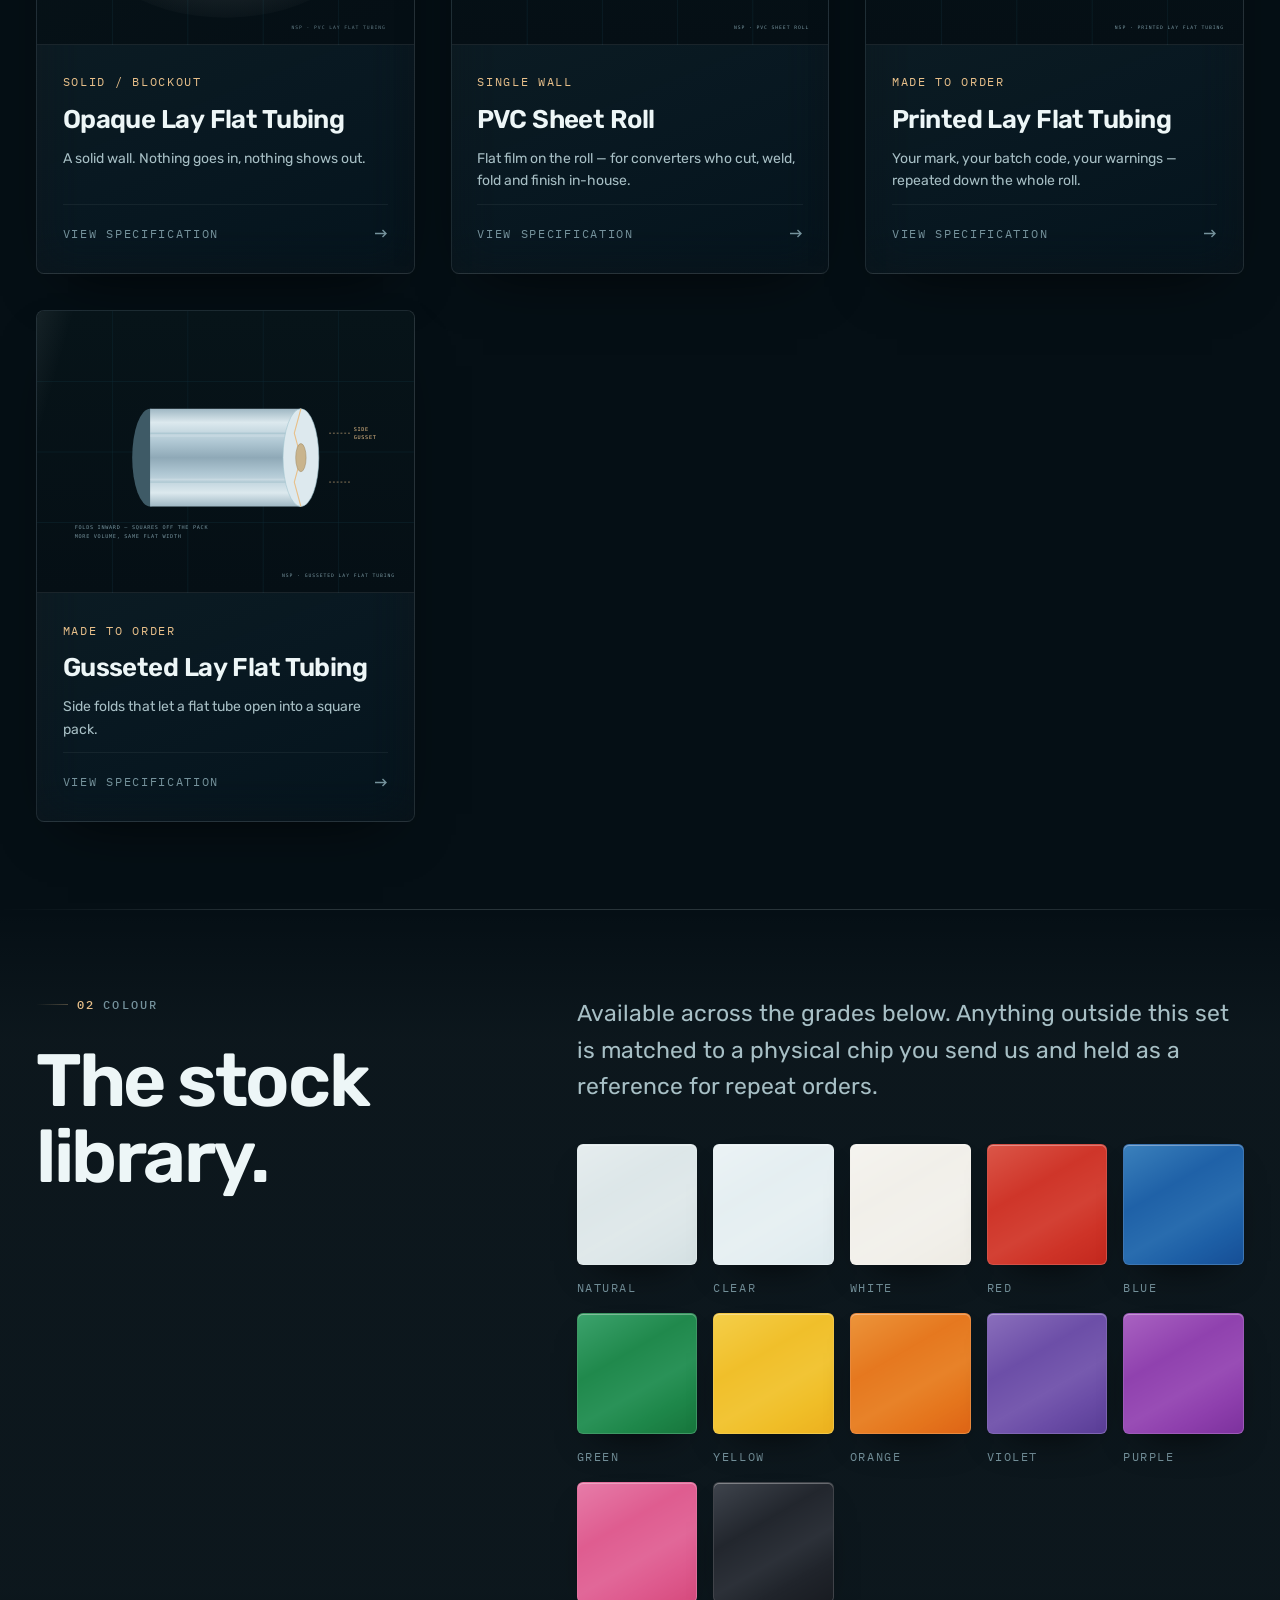
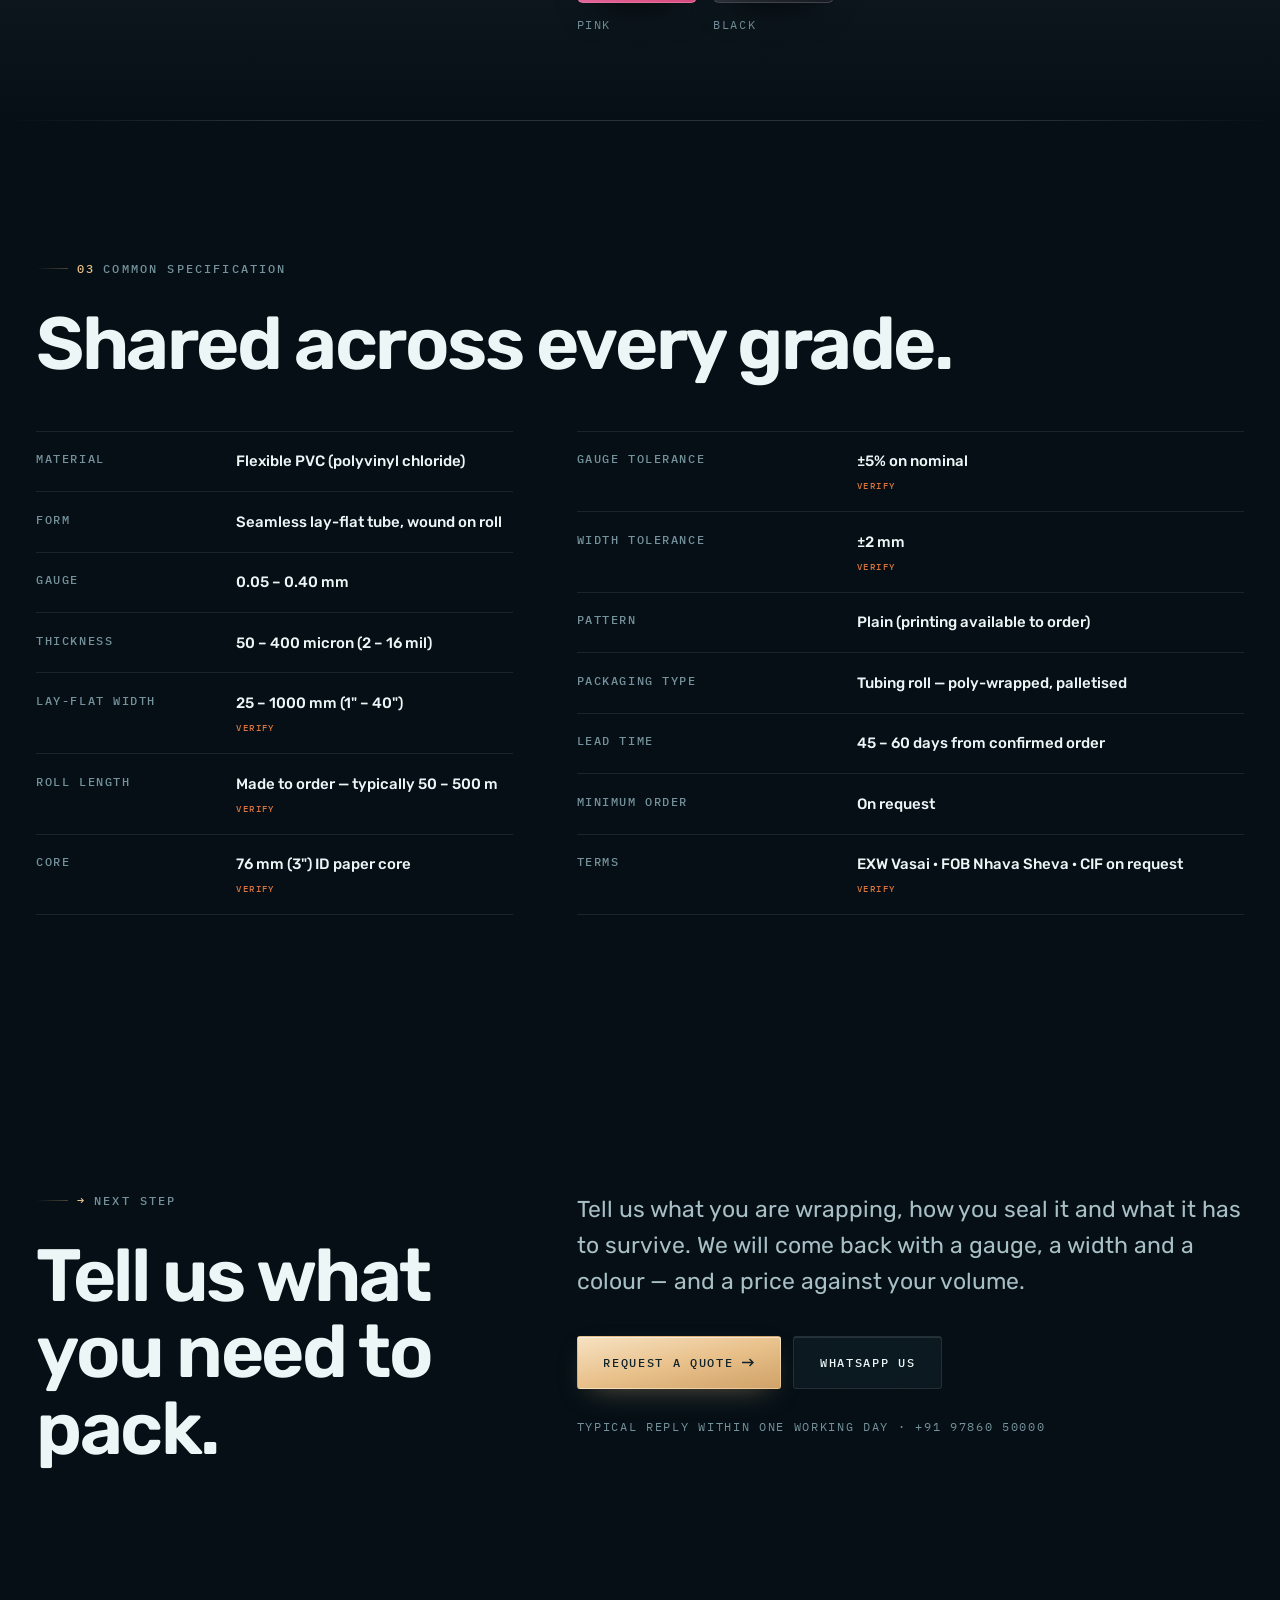
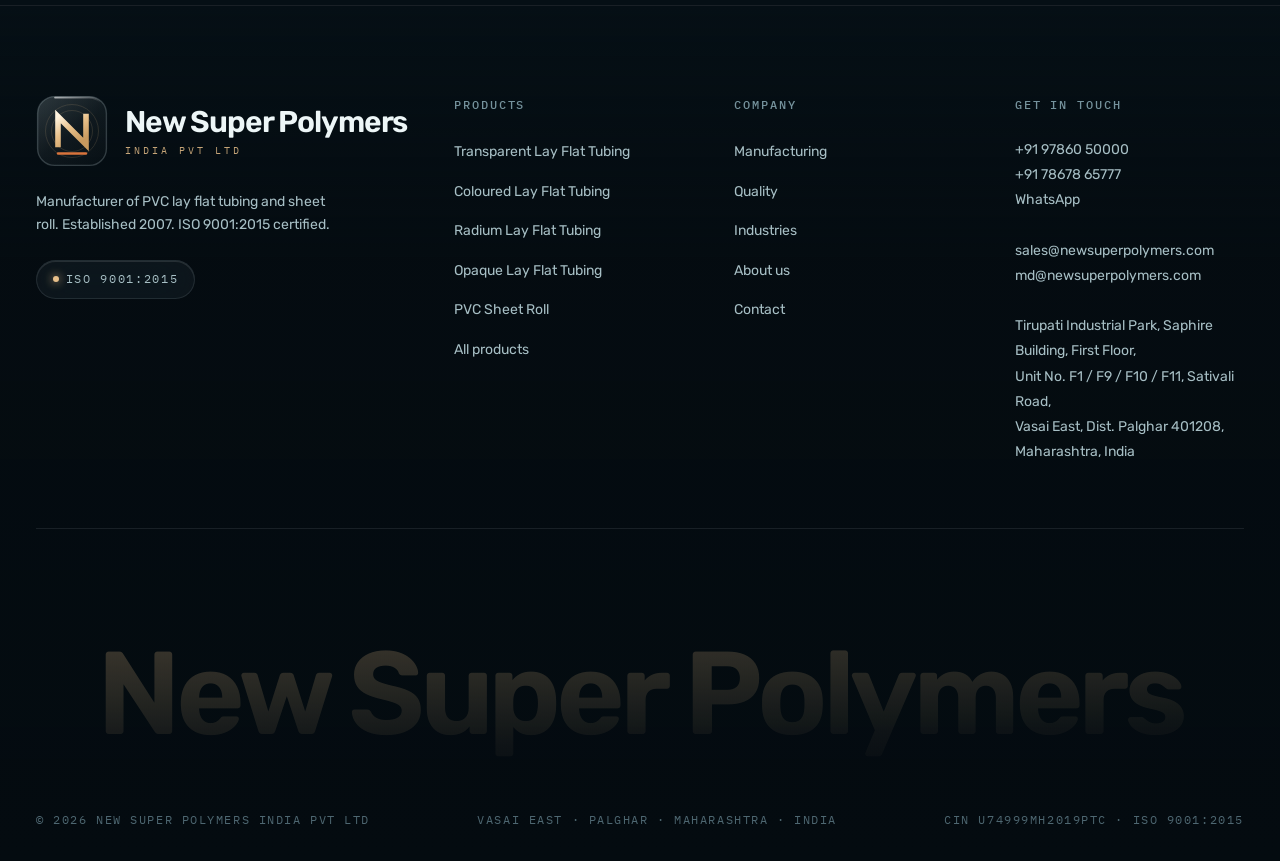
==== commit ef764bc1: "Switch type system to Rubik; correct title to Managing Director Instrument Serif ships only at weigh" ====
--- a/products/index.html
+++ b/products/index.html
@@ -15,7 +15,7 @@
 <script>document.documentElement.className+=" js";</script>
 <link rel="preconnect" href="https://fonts.googleapis.com">
 <link rel="preconnect" href="https://fonts.gstatic.com" crossorigin>
-<link href="https://fonts.googleapis.com/css2?family=IBM+Plex+Mono:wght@400;500&family=Instrument+Serif:ital@0;1&family=Schibsted+Grotesk:wght@400;500;600;700&display=swap" rel="stylesheet">
+<link href="https://fonts.googleapis.com/css2?family=IBM+Plex+Mono:wght@400;500&family=Rubik:ital,wght@0,300..700;1,300..500&display=swap" rel="stylesheet">
 <link rel="stylesheet" href="../assets/css/site.css">
 <link rel="icon" href="../assets/img/favicon.svg" type="image/svg+xml">
 </head>
--- a/assets/css/site.css
+++ b/assets/css/site.css
@@ -8,8 +8,7 @@
    ever flips to white: variation comes from elevation, not
    from inverting the page.
 
-   Instrument Serif (statements) / Schibsted Grotesk (structure)
-   / IBM Plex Mono (technical data)
+   Rubik (statements + structure) / IBM Plex Mono (technical data)
    ============================================================ */
 
 /* ---------- 1. Tokens ---------- */
@@ -82,10 +81,10 @@
   --max:        1320px;
   --max-narrow: 780px;
 
-  --font-display: 'Instrument Serif', 'Iowan Old Style', Georgia, serif;
-  --font-ui:      'Schibsted Grotesk', -apple-system, 'Segoe UI', Helvetica, Arial, sans-serif;
+  --font-display: 'Rubik', -apple-system, 'Segoe UI', Helvetica, Arial, sans-serif;
+  --font-ui:      'Rubik', -apple-system, 'Segoe UI', Helvetica, Arial, sans-serif;
   --font-mono:    'IBM Plex Mono', ui-monospace, SFMono-Regular, Menlo, monospace;
-  --font-serif:   'Instrument Serif', Georgia, serif;
+  --font-serif:   'Rubik', -apple-system, Helvetica, Arial, sans-serif;
 
   --ease:     cubic-bezier(.22,.61,.36,1);
   --ease-out: cubic-bezier(.16,1,.3,1);
@@ -185,24 +184,24 @@
 
 h1, .h1, h2, .h2, h3, .h3, .mega {
   font-family: var(--font-display);
-  font-weight: 400;
+  font-weight: 600;
   text-wrap: balance;
   color: var(--fg);
 }
-h1, .h1 { font-size: var(--t-h1); line-height: 0.96; letter-spacing: -0.022em; }
-h2, .h2 { font-size: var(--t-h2); line-height: 1.0;  letter-spacing: -0.02em; }
-h3, .h3 { font-size: var(--t-h3); line-height: 1.1;  letter-spacing: -0.015em; }
-.mega   { font-size: var(--t-mega); line-height: 0.9; letter-spacing: -0.028em; }
+h1, .h1 { font-size: var(--t-h1); line-height: 1.0;  letter-spacing: -0.035em; }
+h2, .h2 { font-size: var(--t-h2); line-height: 1.03; letter-spacing: -0.033em; }
+h3, .h3 { font-size: var(--t-h3); line-height: 1.14; letter-spacing: -0.025em; }
+.mega   { font-size: var(--t-mega); line-height: 0.96; letter-spacing: -0.042em; }
 h4, .h4 {
   font-family: var(--font-ui); font-size: var(--t-h4); font-weight: 600;
-  line-height: 1.3; letter-spacing: -0.012em; color: var(--fg);
+  line-height: 1.32; letter-spacing: -0.022em; color: var(--fg);
 }
 
 .lead { font-size: var(--t-lead); line-height: 1.58; color: var(--fg-2); font-weight: 400; }
 .muted { color: var(--fg-2); }
 .small { font-size: var(--t-sm); line-height: 1.6; }
 .mono  { font-family: var(--font-mono); font-size: var(--t-mono); letter-spacing: 0.14em; text-transform: uppercase; }
-.serif { font-family: var(--font-serif); font-style: italic; }
+.serif { font-family: var(--font-serif); font-style: italic; font-weight: 300; }
 .prose p + p { margin-top: 1.1em; }
 .accent { color: var(--gold); }
 
@@ -284,7 +283,7 @@
 .brand-txt { display: flex; flex-direction: column; line-height: 1; }
 .brand-txt b {
   font-family: var(--font-ui);
-  font-size: 30px; font-weight: 600; letter-spacing: -0.026em;
+  font-size: 30px; font-weight: 600; letter-spacing: -0.038em;
   color: var(--fg); white-space: nowrap;
   transition: font-size .45s var(--ease);
 }
@@ -344,8 +343,8 @@
 }
 body.menu-open .mobile-nav { clip-path: inset(0 0 0 0); }
 .mobile-nav a.mn-link {
-  display: block; font-family: var(--font-display); font-weight: 400;
-  font-size: clamp(2rem, 8vw, 3.25rem); letter-spacing: -.02em;
+  display: block; font-family: var(--font-display); font-weight: 600;
+  font-size: clamp(2rem, 8vw, 3.25rem); letter-spacing: -.035em;
   padding: .22em 0; border-bottom: 1px solid var(--line);
   opacity: 0; transform: translateY(18px);
   transition: opacity .5s var(--ease), transform .5s var(--ease), color .3s var(--ease);
@@ -393,8 +392,8 @@
 .stat:last-child { border-right: 0; }
 
 .stat b {
-  display: block; font-family: var(--font-display); font-weight: 400;
-  font-size: clamp(1.75rem, 1.1rem + 2.1vw, 2.875rem); letter-spacing: -.02em; line-height: 1;
+  display: block; font-family: var(--font-display); font-weight: 600;
+  font-size: clamp(1.75rem, 1.1rem + 2.1vw, 2.875rem); letter-spacing: -.035em; line-height: 1;
   font-variant-numeric: tabular-nums;
   background: linear-gradient(168deg, #FFF6E7, var(--gold) 50%, var(--gold-2));
   -webkit-background-clip: text; background-clip: text; -webkit-text-fill-color: transparent; color: transparent;
@@ -559,9 +558,10 @@
 /* Oversized wordmark closing the page */
 .ftr-mark {
   margin-top: clamp(2.5rem, 5vw, 4rem); padding-top: clamp(2rem, 3vw, 3rem);
-  font-family: var(--font-display); font-weight: 400;
-  font-size: clamp(2.4rem, 9.2vw, 8.5rem); line-height: .88; letter-spacing: -.03em;
+  font-family: var(--font-display); font-weight: 600;
+  font-size: clamp(2.4rem, 9.2vw, 8.5rem); line-height: 1.06; letter-spacing: -.045em;
   text-align: center; white-space: nowrap; overflow: hidden;
+  padding-bottom: .18em;
   background: linear-gradient(178deg, rgba(232,192,138,.32) 0%, rgba(232,192,138,.05) 74%, transparent 100%);
   -webkit-background-clip: text; background-clip: text; -webkit-text-fill-color: transparent; color: transparent;
   user-select: none;
@@ -629,8 +629,8 @@
 
 /* ---------- 20. Quote ---------- */
 .quote {
-  font-family: var(--font-serif); font-style: italic; font-weight: 400;
-  font-size: clamp(1.5rem, 1.05rem + 2vw, 2.5rem); line-height: 1.26; letter-spacing: -.012em;
+  font-family: var(--font-serif); font-style: italic; font-weight: 300;
+  font-size: clamp(1.5rem, 1.05rem + 2vw, 2.5rem); line-height: 1.32; letter-spacing: -.022em;
   color: var(--fg);
 }
 
@@ -693,9 +693,11 @@
 /* The gradient has to live on each line: background-clip:text on an ancestor
    stops resolving once descendants are transformed inside overflow:hidden. */
 .hero-lines.grade { background: none; -webkit-text-fill-color: currentColor; color: var(--fg); }
+/* Descenders (the j in "No joint.") need room on two counts: the mask must
+   not clip them, and the gradient's background box must still cover them. */
 .hero-lines .hl {
   display: block; overflow: hidden;
-  padding-bottom: .14em; margin-bottom: -.14em;
+  padding-bottom: .32em; margin-bottom: -.32em;
 }
 .hero-lines .hl > i {
   display: block; font-style: normal;
@@ -703,7 +705,8 @@
   animation: lineUp 1.05s var(--ease-out) forwards;
 }
 .hero-lines.grade .hl > i {
-  background: linear-gradient(180deg, #FFF6E7 0%, var(--gold) 62%, var(--gold-2) 100%);
+  padding-bottom: .32em; margin-bottom: -.32em;
+  background: linear-gradient(180deg, #FFF6E7 0%, var(--gold) 52%, var(--gold-2) 84%);
   -webkit-background-clip: text; background-clip: text;
   -webkit-text-fill-color: transparent; color: transparent;
 }
